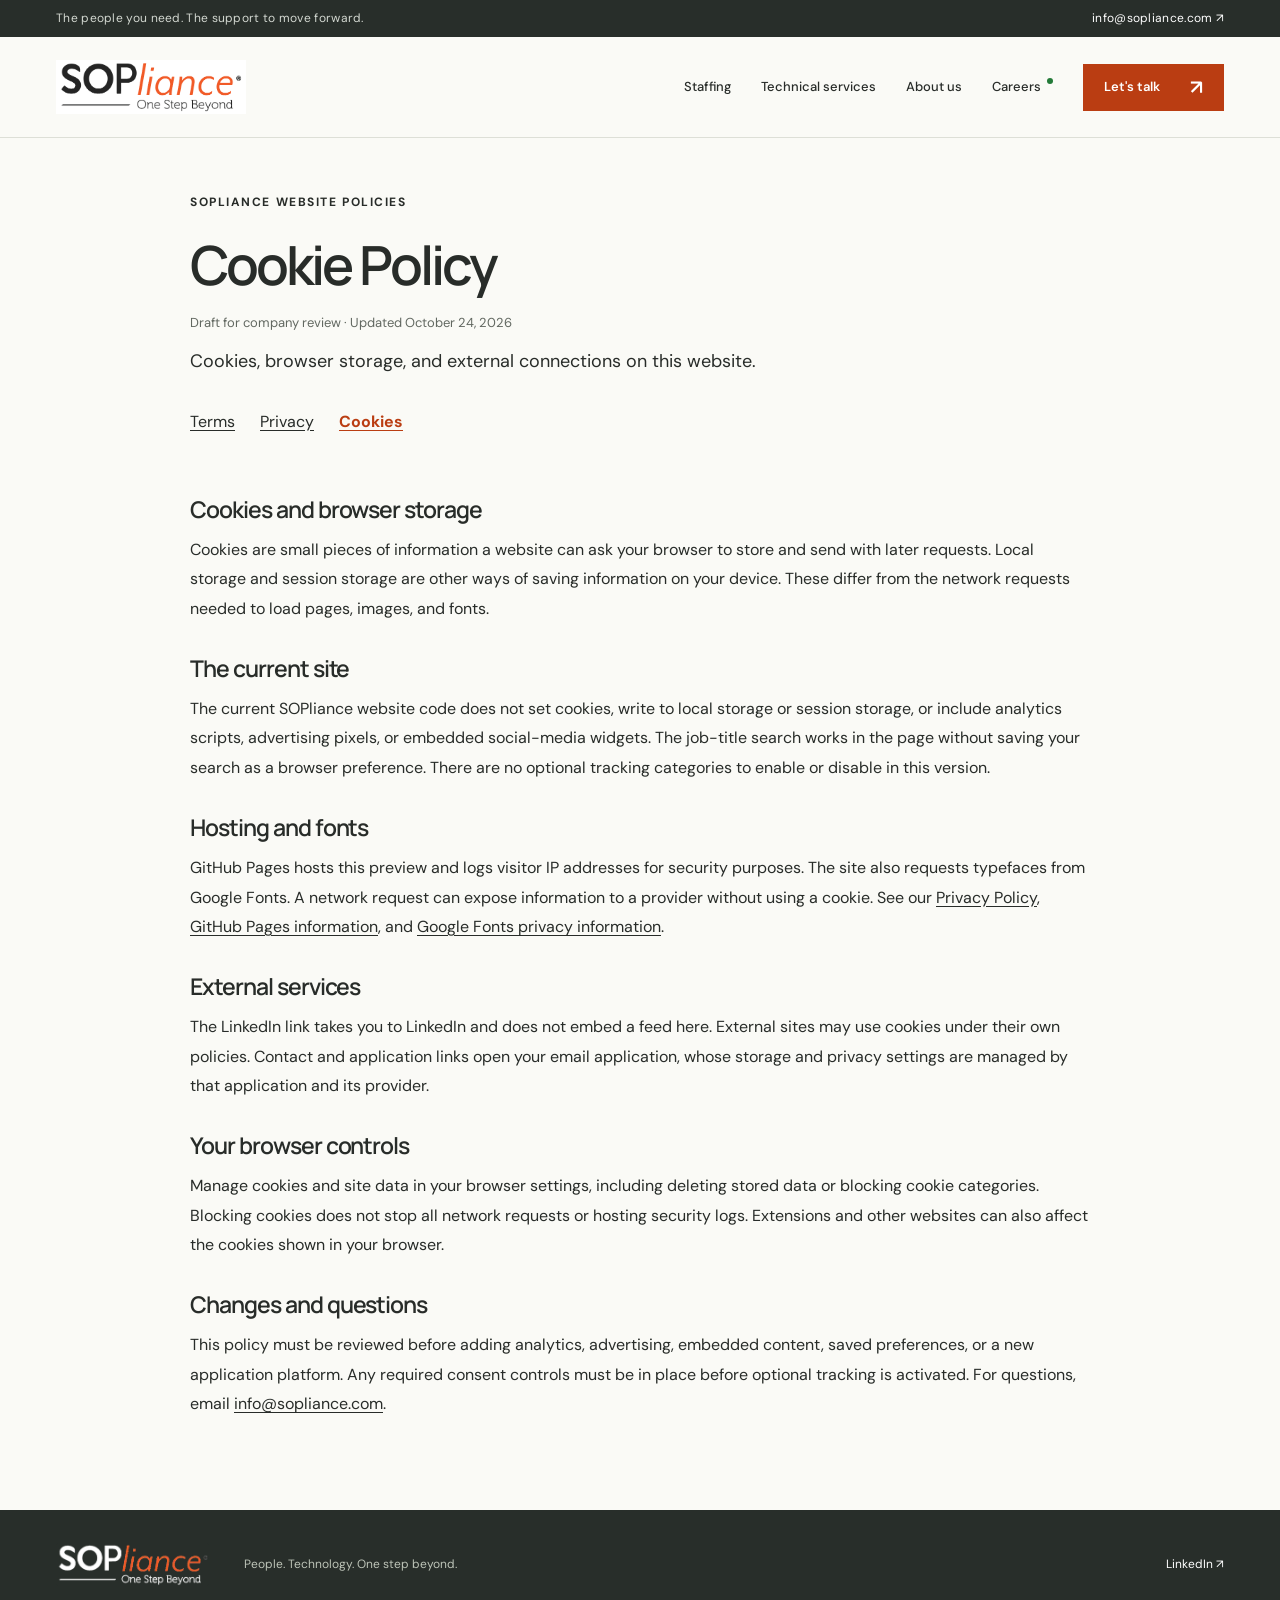
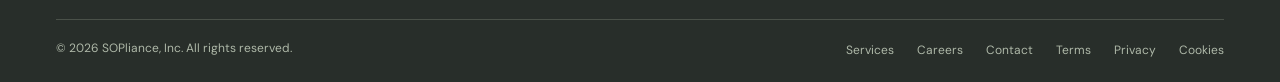
==== cookies.html @ cc3c4f43 "Add website terms privacy and cookie policy drafts" ====
<!doctype html>
<html lang="en"><head><meta charset="utf-8"><meta name="viewport" content="width=device-width, initial-scale=1"><meta name="robots" content="noindex, nofollow"><meta name="description" content="Cookies, browser storage, and external connections on this website."><title>Cookie Policy | SOPliance</title><link rel="stylesheet" href="styles.css"><script src="site.js" defer></script><link rel="icon" type="image/png" href="assets/favicon.png?v=3"></head><body><a class="skip" href="#main">Skip to content</a><div class="topline"><div class="wrap">The people you need. The support to move forward.<a href="mailto:info@sopliance.com">info@sopliance.com ↗</a></div></div><header class="header"><div class="wrap nav"><a class="brand" href="index.html" aria-label="SOPliance home"><img src="assets/logo-header.png" width="214" height="60" alt="SOPliance — One Step Beyond"></a><button class="menu-toggle" aria-expanded="false" aria-controls="navigation">Menu ☰</button><nav id="navigation" aria-label="Main navigation"><a href="index.html#staffing">Staffing</a><a href="index.html#services">Technical services</a><a href="index.html#about">About us</a><a href="joinus.html">Careers <span class="nav-dot" aria-hidden="true"></span></a><a class="button small" href="mailto:info@sopliance.com">Let's talk <span aria-hidden="true">↗</span></a></nav></div></header>
<main id="main" class="wrap policy"><p class="eyebrow">SOPLIANCE WEBSITE POLICIES</p><h1>Cookie Policy</h1><p class="policy-date">Draft for company review · Updated October 24, 2026</p><p class="policy-intro">Cookies, browser storage, and external connections on this website.</p><nav class="policy-nav" aria-label="Policies"><a href="terms.html">Terms</a><a href="privacy.html">Privacy</a><a href="cookies.html" aria-current="page">Cookies</a></nav><section><h2>Cookies and browser storage</h2><p>Cookies are small pieces of information a website can ask your browser to store and send with later requests. Local storage and session storage are other ways of saving information on your device. These differ from the network requests needed to load pages, images, and fonts.</p></section><section><h2>The current site</h2><p>The current SOPliance website code does not set cookies, write to local storage or session storage, or include analytics scripts, advertising pixels, or embedded social-media widgets. The job-title search works in the page without saving your search as a browser preference. There are no optional tracking categories to enable or disable in this version.</p></section><section><h2>Hosting and fonts</h2><p>GitHub Pages hosts this preview and logs visitor IP addresses for security purposes. The site also requests typefaces from Google Fonts. A network request can expose information to a provider without using a cookie. See our <a href="privacy.html">Privacy Policy</a>, <a href="https://docs.github.com/en/pages/getting-started-with-github-pages/what-is-github-pages">GitHub Pages information</a>, and <a href="https://fonts.googleblog.com/2022/11/your-privacy-and-google-fonts.html">Google Fonts privacy information</a>.</p></section><section><h2>External services</h2><p>The LinkedIn link takes you to LinkedIn and does not embed a feed here. External sites may use cookies under their own policies. Contact and application links open your email application, whose storage and privacy settings are managed by that application and its provider.</p></section><section><h2>Your browser controls</h2><p>Manage cookies and site data in your browser settings, including deleting stored data or blocking cookie categories. Blocking cookies does not stop all network requests or hosting security logs. Extensions and other websites can also affect the cookies shown in your browser.</p></section><section><h2>Changes and questions</h2><p>This policy must be reviewed before adding analytics, advertising, embedded content, saved preferences, or a new application platform. Any required consent controls must be in place before optional tracking is activated. For questions, email <a href="mailto:info@sopliance.com?subject=Cookie%20policy%20question">info@sopliance.com</a>.</p></section></main><footer><div class="wrap footer-top"><a class="brand" href="index.html"><img src="assets/logo.webp" width="171" height="48" alt="SOPliance — One Step Beyond"></a><p>People. Technology. One step beyond.</p><a href="https://www.linkedin.com/company/sopliance-inc" target="_blank" rel="noopener noreferrer">LinkedIn ↗</a></div><div class="wrap footer-bottom"><span>© <span data-year>2026</span> SOPliance, Inc. All rights reserved.</span><div><a href="index.html#services">Services</a><a href="joinus.html">Careers</a><a href="mailto:info@sopliance.com">Contact</a><a href="terms.html">Terms</a><a href="privacy.html">Privacy</a><a href="cookies.html">Cookies</a></div></div></footer></body></html>
---- styles.css ----
@import url('https://fonts.googleapis.com/css2?family=DM+Sans:wght@400;500;600;700&family=Manrope:wght@400;500;600;700;800&display=swap');
:root{--ink:#282c29;--muted:#626861;--paper:#fafaf6;--orange:#ba3d12;--green:#237a38;--brand-orange:#ed5924;--brand-green:#2dae4c;--line:#dddfd7;--dark:#282e2a}*{box-sizing:border-box}html{scroll-behavior:smooth;scroll-padding-top:80px}body{margin:0;background:var(--paper);color:var(--ink);font:16px/1.6 'DM Sans',sans-serif}a{color:inherit;text-decoration:none}button,input{font:inherit}a:focus-visible,button:focus-visible,input:focus-visible{outline:3px solid #282c29;outline-offset:3px;box-shadow:0 0 0 3px #fff}h1,h2,h3,p{margin-top:0}h1,h2,h3{font-family:Manrope,sans-serif;letter-spacing:-.045em}h2{font-size:clamp(30px,3vw,42px);line-height:1.23;font-weight:600}h3{font-size:21px;line-height:1.4}em{font-style:normal;color:var(--orange)}.wrap{width:min(1280px,calc(100% - 112px));margin-inline:auto}.topline{background:var(--dark);color:#d3d8d1;font-size:12px;letter-spacing:.025em}.topline .wrap{display:flex;justify-content:space-between;padding-block:9px}.topline a{color:#fff}.header{background:var(--paper);border-bottom:1px solid var(--line)}.nav{display:flex;align-items:center;justify-content:space-between;min-height:100px}.brand{display:flex;align-items:center;background:var(--dark);padding:8px 12px;border-radius:2px}.brand img{object-fit:contain;width:153px;height:43px}.nav nav{display:flex;align-items:center;gap:30px;font-size:13px;font-weight:500}.nav nav>a:not(.button):hover{color:var(--orange)}.nav-dot{display:inline-block;width:6px;height:6px;border-radius:50%;background:var(--green);margin:0 0 7px 3px}.button{display:inline-flex;align-items:center;justify-content:space-between;gap:30px;background:var(--orange);color:white;padding:16px 23px;font-size:13px;font-weight:600;border:1px solid var(--orange);transition:background .2s,transform .2s}.button:hover{background:#cf4616;transform:translateY(-2px)}.button span,.text-link span{font-size:20px;line-height:1}.button.small{padding:12px 20px}.menu-toggle{display:none}.hero{display:grid;grid-template-columns:1.12fr 1fr;gap:35px;padding-top:66px;padding-bottom:74px;align-items:center}.eyebrow{font-size:12px;letter-spacing:.13em;font-weight:700;margin-bottom:23px;display:flex;align-items:center;gap:10px}.green-line{height:2px;width:25px;background:var(--green)}h1{font-size:clamp(42px,4.4vw,66px);line-height:1.11;font-weight:600;margin-bottom:27px;letter-spacing:-.055em}.intro{max-width:510px;font-size:15px;line-height:1.8;color:var(--muted);margin-bottom:30px}.actions{display:flex;align-items:center;gap:25px}.text-link{display:inline-flex;gap:20px;align-items:center;font-size:12px;font-weight:600;border-bottom:1px solid var(--ink);padding:8px 0}.hero-foot{border-top:1px solid var(--line);margin-top:37px;padding-top:19px;display:flex;align-items:center;gap:9px;font-size:12px;color:var(--muted)}.signal{width:7px;height:7px;border-radius:50%;background:var(--green);display:inline-block;flex-shrink:0}.hero-visual{position:relative;min-height:510px;background:var(--dark)}.hero-visual>img{position:absolute;width:100%;height:100%;object-fit:cover;object-position:60% center;filter:saturate(.85)}.visual-shade{position:absolute;inset:0;background:linear-gradient(180deg,rgba(13,26,20,.15) 20%,rgba(13,26,20,.85) 100%)}.visual-label{position:absolute;top:25px;left:25px;display:flex;align-items:center;gap:8px;font-size:12px;letter-spacing:.12em;color:white}.visual-caption{position:absolute;bottom:62px;left:30px;display:flex;gap:16px;color:white}.visual-caption>span{font-size:12px;padding-top:6px;color:#b9c5bc}.visual-caption p{font-size:24px;line-height:1.35;letter-spacing:-.02em}.floating-note{position:absolute;right:28px;bottom:-23px;background:white;box-shadow:0 9px 24px #26302612;display:flex;gap:15px;align-items:center;padding:20px 24px}.note-icon{font-size:30px;color:var(--green)}.floating-note strong{display:block;font-size:12px}.floating-note div>span{font-size:12px;color:var(--muted)}.corner{position:absolute;width:40px;height:40px}.corner.orange{background:var(--brand-orange);bottom:0;left:0}.corner.green{background:var(--brand-green);bottom:40px;left:-17px;width:17px;height:25px}.service-strip{border-top:1px solid var(--line);border-bottom:1px solid var(--line);background:#f1f2ec}.service-strip .wrap{display:grid;grid-template-columns:1.2fr 1fr 1fr 1fr;align-items:center}.service-strip span{font-size:12px;color:var(--muted)}.service-strip a{font-size:12px;padding:22px 24px;border-left:1px solid var(--line);display:flex;justify-content:space-between;gap:10px}.service-strip b{font-weight:400;color:var(--orange)}.section{padding-block:87px 95px}.section-head{display:flex;justify-content:space-between;gap:40px;margin-bottom:38px}.section-head .eyebrow{color:var(--muted);margin-bottom:16px}.section-head h2{margin-bottom:0}.section-head>p{max-width:310px;color:var(--muted);font-size:13px;padding-top:38px}.service-grid{display:grid;grid-template-columns:repeat(4,1fr);border:1px solid var(--line)}.service-card{padding:26px 24px;display:flex;flex-direction:column;scroll-margin-top:20px}.service-card+.service-card{border-left:1px solid var(--line)}.card-top{display:flex;align-items:center;justify-content:space-between;margin-bottom:27px;color:var(--muted);font-size:12px}.service-icon{color:var(--orange);font-size:32px;line-height:1}.service-card h3{font-size:19px;letter-spacing:-.035em;margin-bottom:14px}.service-card p{font-size:12px;color:var(--muted);line-height:1.8}.service-card ul{list-style:none;padding:0;margin:8px 0 25px;font-size:12px;line-height:2.2}.service-card li:before{content:'+';color:var(--green);margin-right:9px}.service-card>a{margin-top:auto;font-size:12px;font-weight:600;border-top:1px solid var(--line);padding-top:17px;display:flex;justify-content:space-between;gap:10px}.service-card>a span{color:var(--orange)}.service-card:hover{background:#f1f2eb}.about{background:var(--dark);color:var(--paper);padding-block:76px}.about-grid{display:grid;grid-template-columns:1fr .8fr;gap:110px}.about .eyebrow{color:#a5b8a5}.about h2{font-size:38px}.about h2 em{color:#8ac990}.about-intro{font-size:13px;color:#c1c9bf;max-width:495px;line-height:1.9}.light{color:var(--paper);border-color:#778373;margin-top:12px}.steps article{display:flex;gap:24px;border-bottom:1px solid #4a5149;padding:20px 0}.steps article:first-child{padding-top:3px}.steps article>span{font-size:12px;color:#91c793;padding-top:4px}.steps h3{font-size:19px;margin-bottom:7px}.steps p{font-size:12px;color:#bdc7ba;margin-bottom:0}.career-band{padding-block:68px;display:flex;align-items:center;gap:35px}.career-mark{font-size:76px;color:var(--orange);background:transparent;width:130px;height:150px;display:grid;place-items:center;flex-shrink:0}.career-band .eyebrow{color:var(--muted);margin-bottom:12px}.career-band h2{font-size:32px;margin-bottom:12px}.career-band p:not(.eyebrow){font-size:13px;color:var(--muted);margin:0}.outline{margin-left:auto;background:transparent;border-color:var(--ink);color:var(--ink)}.outline:hover{background:var(--dark);color:#fff}.contact{padding:58px 55px;background:#eeeae1;display:flex;justify-content:space-between;align-items:center;gap:30px;margin-bottom:77px;border-left:4px solid var(--orange)}.contact .eyebrow{margin-bottom:14px;color:var(--muted)}.contact h2{font-size:40px;margin-bottom:20px}.contact p:not(.eyebrow){font-size:13px;color:var(--muted);margin:0}.contact-actions{display:flex;flex-direction:column;align-items:center;gap:14px}.email{font-size:12px;text-decoration:underline;text-underline-offset:4px}footer{background:var(--dark);color:white}.footer-top{display:flex;align-items:center;gap:35px;padding-block:33px}.footer-top .brand{padding:0}.footer-top p{font-size:12px;color:#bdc4b8;margin:0}.footer-top>a:last-child{margin-left:auto;font-size:12px}.footer-bottom{border-top:1px solid #4a5149;padding-block:19px;display:flex;justify-content:space-between;color:#aeb8a8;font-size:12px}.footer-bottom div{display:flex;gap:23px}.skip{position:absolute;left:10px;top:-100px;padding:12px;background:white;z-index:10}.skip:focus{top:10px}.careers-hero{padding-block:65px 55px;display:grid;grid-template-columns:1.3fr .7fr;gap:80px;align-items:center}.careers-hero h1{font-size:60px}.careers-hero p:not(.eyebrow){color:var(--muted);font-size:15px;max-width:620px}.career-aside{border-left:2px solid var(--green);padding:24px;background:#edf0e7}.career-aside strong{font-family:Manrope,sans-serif;font-size:25px;letter-spacing:-.03em}.career-aside p{margin:10px 0 0;font-size:12px!important}.jobs-section{padding-block:45px 70px;border-top:1px solid var(--line)}.jobs-heading{display:flex;justify-content:space-between;align-items:center;gap:20px}.jobs-heading h2{font-size:32px;margin-bottom:8px}.jobs-count{font-size:12px;color:var(--muted)}.job-search{display:block;margin-block:25px;font-size:12px;font-weight:600}.job-search input{display:block;margin-top:9px;padding:15px 18px;border:1px solid #7a8175;background:white;width:100%;color:var(--ink)}.job-row{display:flex;align-items:center;justify-content:space-between;gap:20px;border-bottom:1px solid var(--line);padding:25px 0}.job-row h3{margin:0 0 5px;font-size:21px}.job-row p{margin:0;font-size:12px;color:var(--muted)}.job-row>div:last-child{display:flex;align-items:center;gap:24px}.job-row a{font-size:12px;font-weight:600}.job-row .apply-link{color:#be4215}.empty-state{padding:50px 35px;background:#eef1e8;border-left:3px solid var(--green)}.empty-state h3{font-size:25px;margin-bottom:12px}.empty-state p{max-width:650px;font-size:14px;color:var(--muted)}.empty-state a{text-decoration:underline;text-underline-offset:4px}.job-help{font-size:12px;color:var(--muted);margin-top:25px}.status-message{font-size:14px;color:var(--muted)}[hidden]{display:none!important}
@media(min-width:1550px){.hero{gap:65px}.hero-visual{min-height:550px}}
@media(max-width:1100px){.wrap{width:calc(100% - 64px)}.nav nav{gap:18px}.hero{gap:25px}.hero-visual{min-height:470px}h1{font-size:48px}.actions{gap:15px;flex-wrap:wrap}.service-grid{grid-template-columns:repeat(2,1fr)}.service-card:nth-child(3){border-left:0}.service-card:nth-child(n+3){border-top:1px solid var(--line)}.service-card p{max-width:330px}.about-grid{gap:55px}.service-strip a{padding-inline:14px}.service-strip .wrap{grid-template-columns:1fr 1fr 1fr}.service-strip .wrap>span{display:none}.careers-hero{gap:35px}.careers-hero h1{font-size:50px}}
@media(max-width:900px){html{scroll-padding-top:20px}.wrap{width:calc(100% - 40px)}.topline .wrap{justify-content:center;font-size:12px}.topline .wrap>a{display:none}.nav{min-height:82px;flex-wrap:wrap}.brand img{width:130px;height:37px}.menu-toggle{display:block;border:1px solid var(--line);background:none;padding:7px 12px;font-size:12px}.nav nav{display:none;width:100%;flex-direction:column;align-items:stretch;padding-block:20px;gap:0}.nav nav.is-open{display:flex}.nav nav>a{padding:13px 0}.nav nav>.button{padding:13px 18px}.hero{grid-template-columns:1fr;padding-top:35px;padding-bottom:55px;gap:36px}.hero .eyebrow{font-size:12px}.hero h1{font-size:clamp(38px,8.7vw,62px)}.intro{font-size:14px}.hero-foot{margin-top:25px}.hero-visual{min-height:400px}.floating-note{right:18px;padding:15px 20px}.service-strip .wrap{display:flex;flex-direction:column;align-items:stretch}.service-strip a{border-left:0;border-bottom:1px solid var(--line);padding:14px 0}.service-strip a:last-child{border-bottom:0}.section{padding-block:55px}.section-head{flex-direction:column;gap:17px;margin-bottom:25px}.section-head h2{font-size:29px}.section-head>p{padding:0;margin:0;max-width:450px}.service-grid{grid-template-columns:1fr}.service-card+.service-card{border-left:0;border-top:1px solid var(--line)}.service-card{padding:25px}.card-top{margin-bottom:20px}.service-card p{max-width:none}.about{padding-block:50px}.about-grid{grid-template-columns:1fr;gap:35px}.about h2{font-size:31px}.career-band{flex-wrap:wrap;gap:20px;padding-block:45px}.career-mark{width:65px;height:85px;font-size:48px}.career-band>div:nth-child(2){flex:1}.career-band h2{font-size:26px}.career-band .eyebrow{font-size:12px}.career-band .outline{margin-left:85px}.contact{padding:30px 24px;flex-direction:column;align-items:flex-start;margin-bottom:45px}.contact h2{font-size:32px}.contact-actions{align-items:flex-start}.footer-top{flex-wrap:wrap;gap:20px}.footer-top p{order:3;width:100%}.footer-bottom{gap:20px;flex-direction:column}.careers-hero{grid-template-columns:1fr;gap:20px;padding-block:40px}.careers-hero h1{font-size:43px}.career-aside{padding:20px}.career-aside strong{font-size:21px}.jobs-heading{align-items:flex-start;flex-direction:column;gap:8px}.job-row{align-items:flex-start;flex-direction:column;gap:12px}.job-row>div:last-child{gap:28px}.empty-state{padding:30px 23px}.empty-state h3{font-size:23px}}
@media(prefers-reduced-motion:reduce){html{scroll-behavior:auto}*{transition:none!important}}


/* Solid surfaces keep image text readable regardless of the photograph. */
.visual-label{background:var(--dark);padding:8px 10px;right:25px;width:fit-content;max-width:calc(100% - 50px)}
.visual-caption{background:var(--dark);padding:16px;right:25px;left:25px;width:fit-content;max-width:calc(100% - 50px)}
.visual-caption p{margin:0}.visual-caption>span{color:#c1c9bf}
.menu-toggle{color:var(--ink);border-color:#7a8175;min-height:32px}
.job-search input::placeholder{color:var(--muted);opacity:1}
.footer-bottom a,.footer-top>a:last-child,.email{display:inline-flex;align-items:center;min-height:24px}
@media(forced-colors:active){a:focus-visible,button:focus-visible,input:focus-visible{outline:3px solid Highlight;box-shadow:none}.button{border:1px solid ButtonText}}

/* The supplied dark wordmark sits directly on the light header. */
.header .brand{background:transparent;padding:0}
.header .brand img{width:190px;height:auto}
@media(max-width:900px){.header .brand img{width:160px;height:auto}}

.direct-contact{text-align:center}.direct-contact h3{font-family:inherit;font-size:13px;font-weight:600;letter-spacing:normal;margin:0 0 3px;line-height:1.5}
@media(max-width:900px){.direct-contact{text-align:left}}

.policy{max-width:900px;padding-block:55px 75px}.policy h1{font-size:clamp(36px,5vw,54px);margin-bottom:18px}.policy-date{font-size:13px;color:var(--muted)}.policy-intro{font-size:18px}.policy-nav{display:flex;flex-wrap:wrap;gap:25px;padding-block:15px 30px}.policy a{text-decoration:underline;text-underline-offset:3px}.policy-nav [aria-current="page"]{font-weight:700;color:var(--orange)}.policy section{margin-top:30px}.policy h2{font-size:23px;margin-bottom:12px}.policy section p{font-size:16px;line-height:1.85;color:var(--ink)}.footer-bottom{gap:20px;flex-wrap:wrap}.footer-bottom div{flex-wrap:wrap;gap:12px 23px}
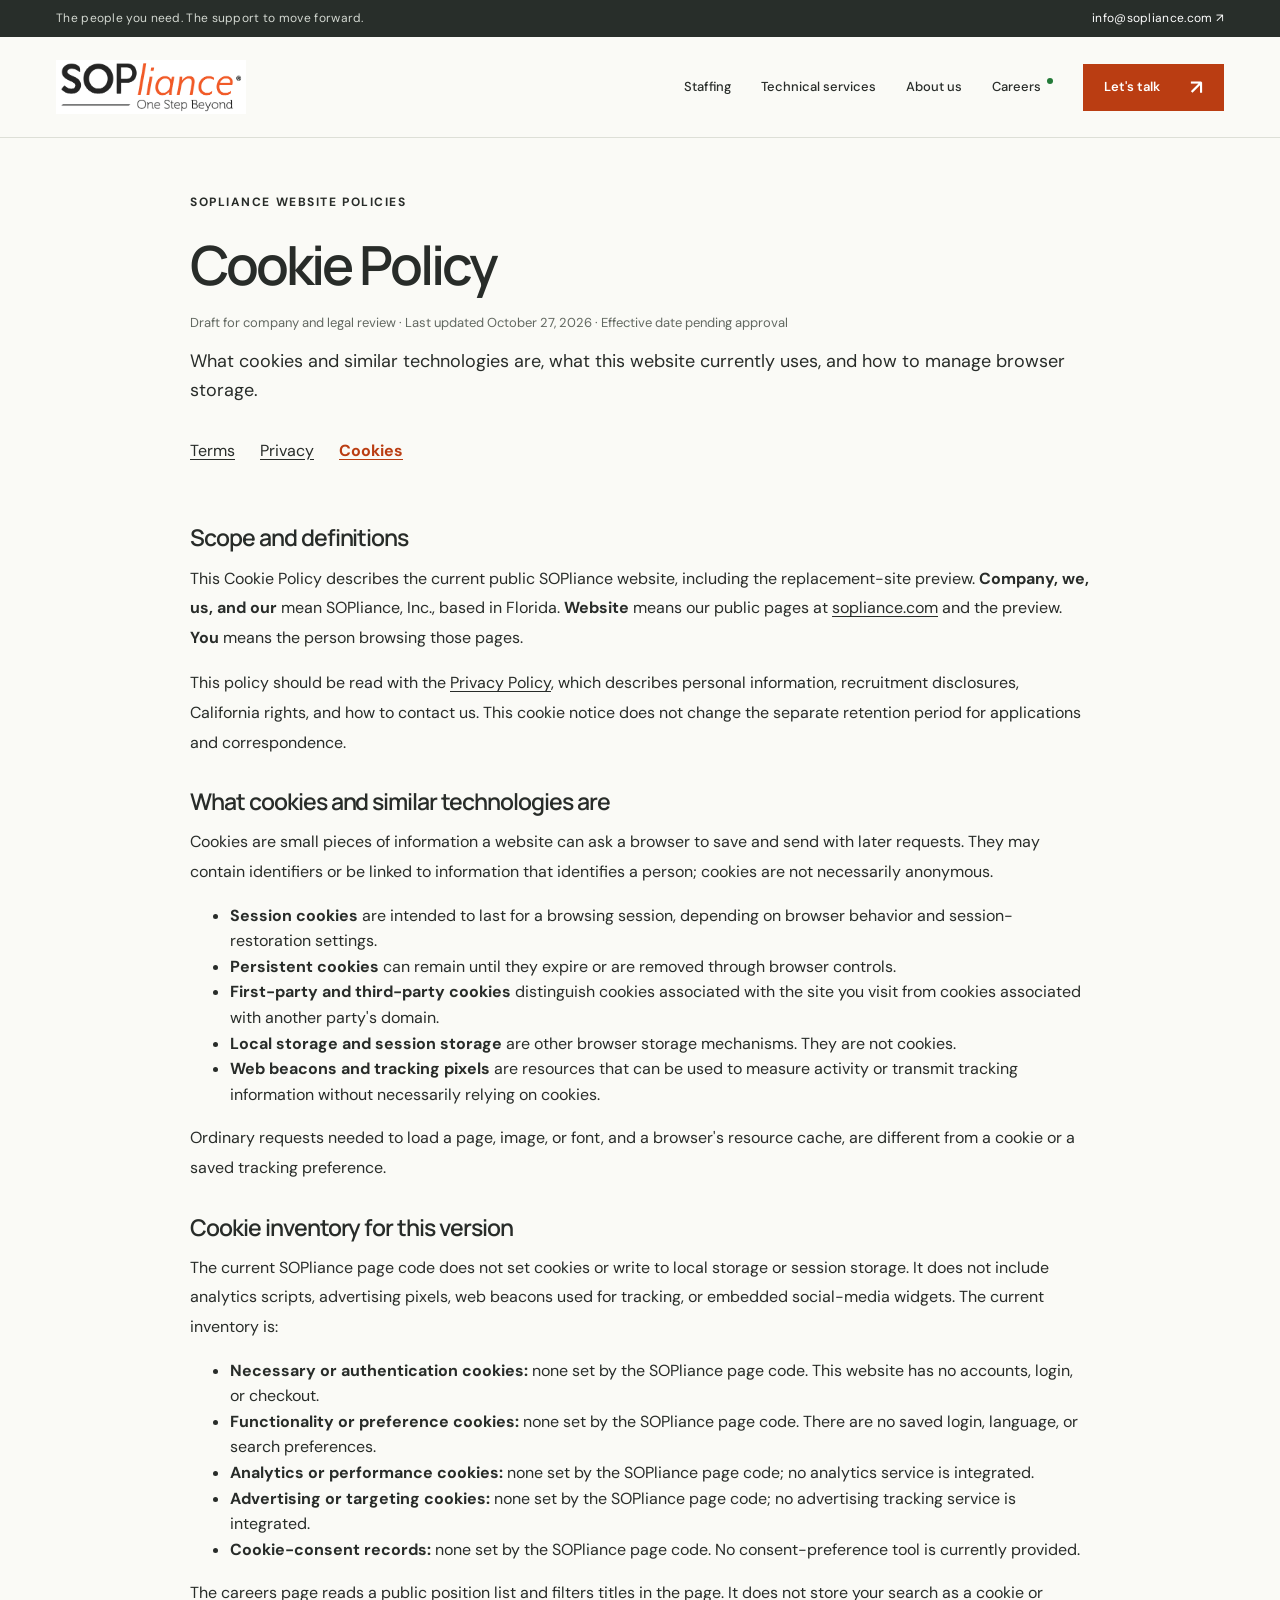
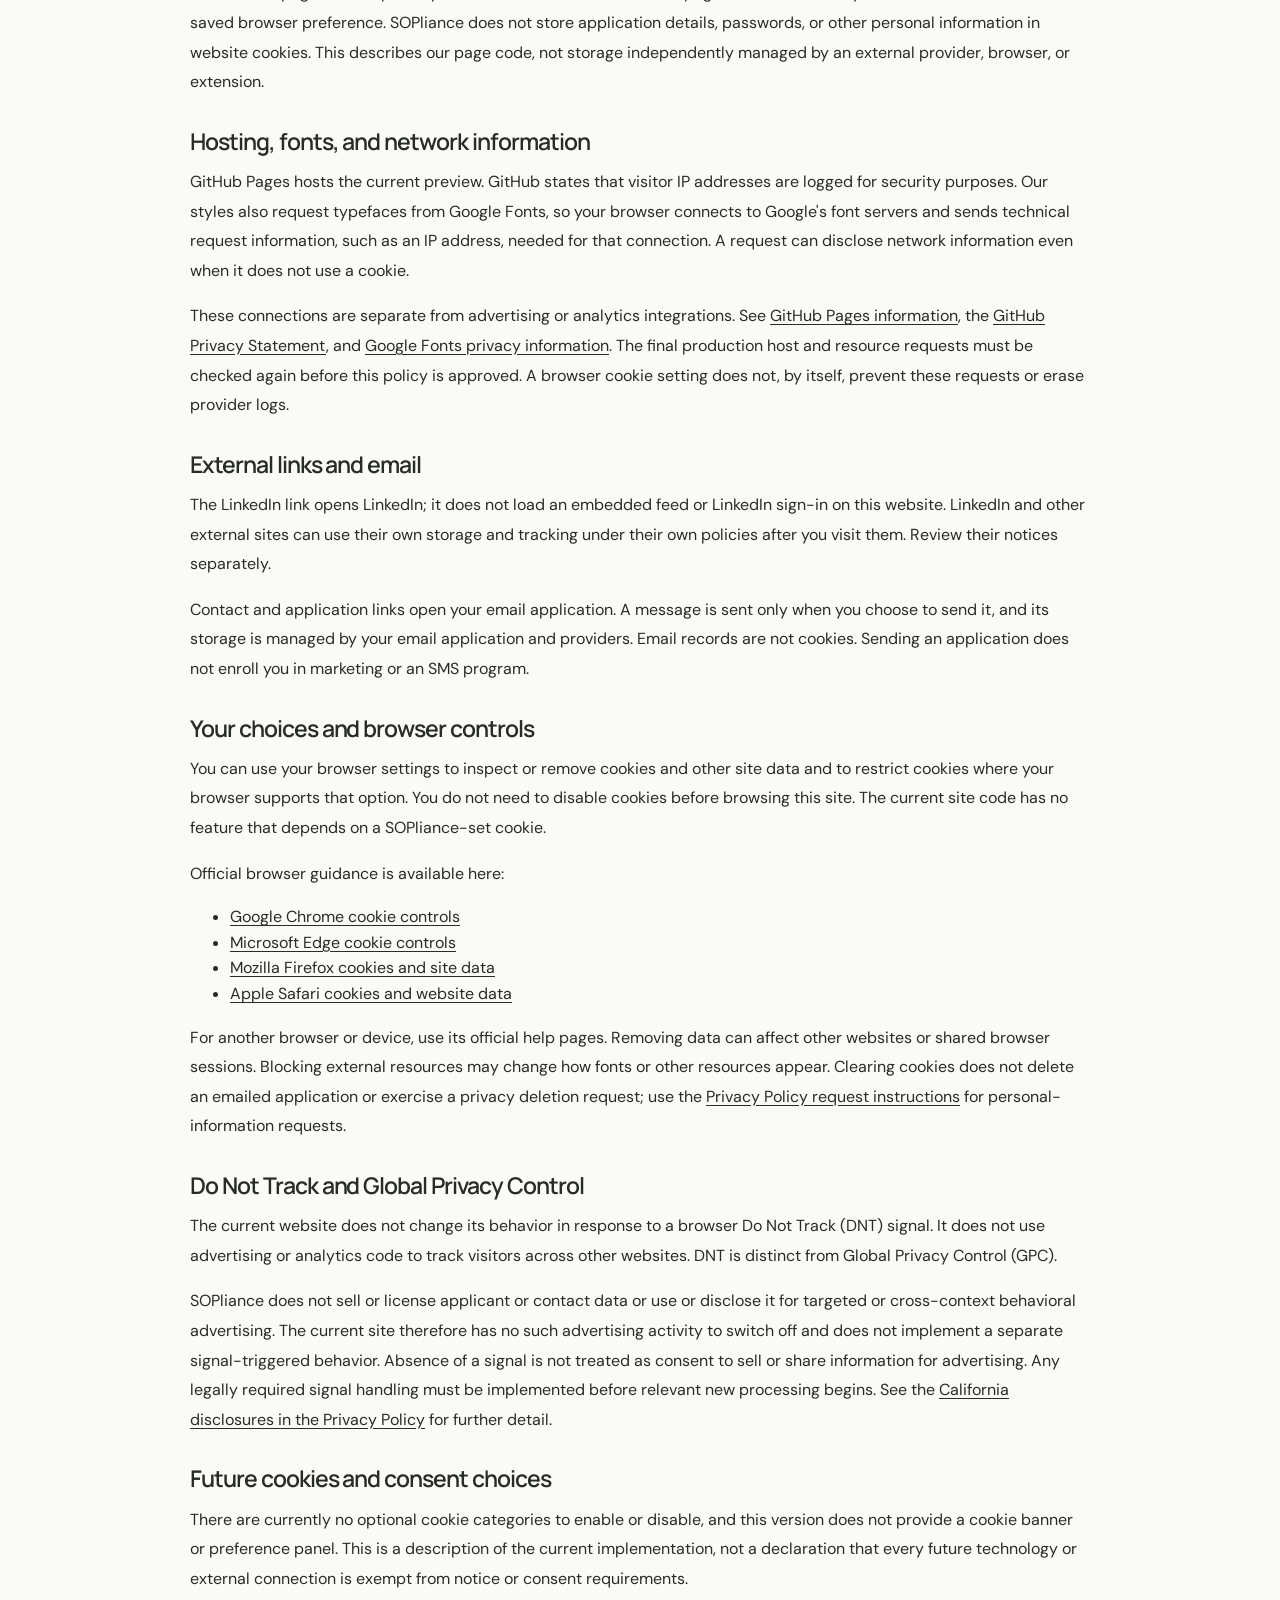
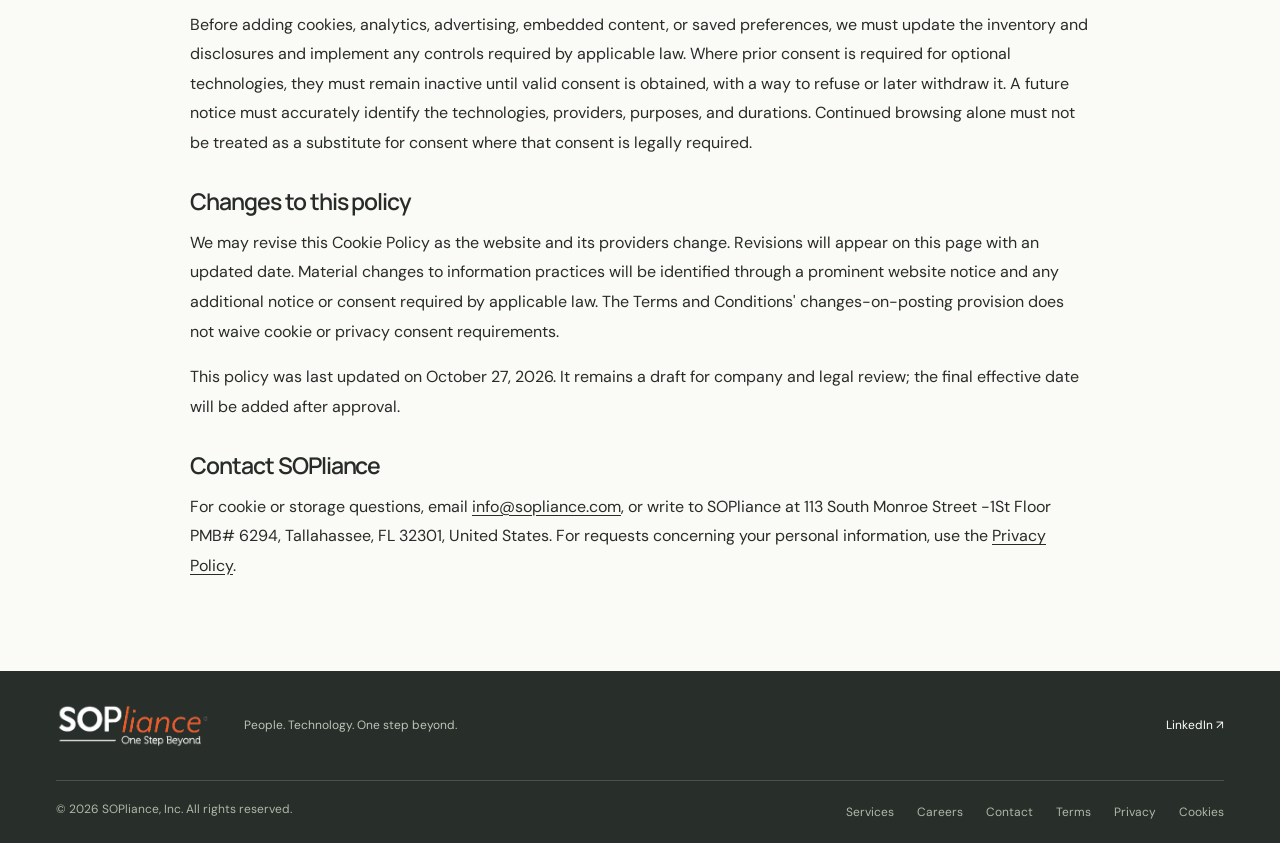
==== commit 33f02d00: "Expand cookie policy from supplied example using current site inventory" ====
--- a/cookies.html
+++ b/cookies.html
@@ -1,3 +1,3 @@
 <!doctype html>
-<html lang="en"><head><meta charset="utf-8"><meta name="viewport" content="width=device-width, initial-scale=1"><meta name="robots" content="noindex, nofollow"><meta name="description" content="Cookies, browser storage, and external connections on this website."><title>Cookie Policy | SOPliance</title><link rel="stylesheet" href="styles.css"><script src="site.js" defer></script><link rel="icon" type="image/png" href="assets/favicon.png?v=3"></head><body><a class="skip" href="#main">Skip to content</a><div class="topline"><div class="wrap">The people you need. The support to move forward.<a href="mailto:info@sopliance.com">info@sopliance.com ↗</a></div></div><header class="header"><div class="wrap nav"><a class="brand" href="index.html" aria-label="SOPliance home"><img src="assets/logo-header.png" width="214" height="60" alt="SOPliance — One Step Beyond"></a><button class="menu-toggle" aria-expanded="false" aria-controls="navigation">Menu ☰</button><nav id="navigation" aria-label="Main navigation"><a href="index.html#staffing">Staffing</a><a href="index.html#services">Technical services</a><a href="index.html#about">About us</a><a href="joinus.html">Careers <span class="nav-dot" aria-hidden="true"></span></a><a class="button small" href="mailto:info@sopliance.com">Let's talk <span aria-hidden="true">↗</span></a></nav></div></header>
-<main id="main" class="wrap policy"><p class="eyebrow">SOPLIANCE WEBSITE POLICIES</p><h1>Cookie Policy</h1><p class="policy-date">Draft for company review · Updated October 24, 2026</p><p class="policy-intro">Cookies, browser storage, and external connections on this website.</p><nav class="policy-nav" aria-label="Policies"><a href="terms.html">Terms</a><a href="privacy.html">Privacy</a><a href="cookies.html" aria-current="page">Cookies</a></nav><section><h2>Cookies and browser storage</h2><p>Cookies are small pieces of information a website can ask your browser to store and send with later requests. Local storage and session storage are other ways of saving information on your device. These differ from the network requests needed to load pages, images, and fonts.</p></section><section><h2>The current site</h2><p>The current SOPliance website code does not set cookies, write to local storage or session storage, or include analytics scripts, advertising pixels, or embedded social-media widgets. The job-title search works in the page without saving your search as a browser preference. There are no optional tracking categories to enable or disable in this version.</p></section><section><h2>Hosting and fonts</h2><p>GitHub Pages hosts this preview and logs visitor IP addresses for security purposes. The site also requests typefaces from Google Fonts. A network request can expose information to a provider without using a cookie. See our <a href="privacy.html">Privacy Policy</a>, <a href="https://docs.github.com/en/pages/getting-started-with-github-pages/what-is-github-pages">GitHub Pages information</a>, and <a href="https://fonts.googleblog.com/2022/11/your-privacy-and-google-fonts.html">Google Fonts privacy information</a>.</p></section><section><h2>External services</h2><p>The LinkedIn link takes you to LinkedIn and does not embed a feed here. External sites may use cookies under their own policies. Contact and application links open your email application, whose storage and privacy settings are managed by that application and its provider.</p></section><section><h2>Your browser controls</h2><p>Manage cookies and site data in your browser settings, including deleting stored data or blocking cookie categories. Blocking cookies does not stop all network requests or hosting security logs. Extensions and other websites can also affect the cookies shown in your browser.</p></section><section><h2>Changes and questions</h2><p>This policy must be reviewed before adding analytics, advertising, embedded content, saved preferences, or a new application platform. Any required consent controls must be in place before optional tracking is activated. For questions, email <a href="mailto:info@sopliance.com?subject=Cookie%20policy%20question">info@sopliance.com</a>.</p></section></main><footer><div class="wrap footer-top"><a class="brand" href="index.html"><img src="assets/logo.webp" width="171" height="48" alt="SOPliance — One Step Beyond"></a><p>People. Technology. One step beyond.</p><a href="https://www.linkedin.com/company/sopliance-inc" target="_blank" rel="noopener noreferrer">LinkedIn ↗</a></div><div class="wrap footer-bottom"><span>© <span data-year>2026</span> SOPliance, Inc. All rights reserved.</span><div><a href="index.html#services">Services</a><a href="joinus.html">Careers</a><a href="mailto:info@sopliance.com">Contact</a><a href="terms.html">Terms</a><a href="privacy.html">Privacy</a><a href="cookies.html">Cookies</a></div></div></footer></body></html>
+<html lang="en"><head><meta charset="utf-8"><meta name="viewport" content="width=device-width, initial-scale=1"><meta name="robots" content="noindex, nofollow"><meta name="description" content="SOPliance cookie and browser-storage policy, current technology inventory, external connections, and browser privacy controls."><title>Cookie Policy | SOPliance</title><link rel="stylesheet" href="styles.css"><script src="site.js" defer></script><link rel="icon" type="image/png" href="assets/favicon.png?v=3"></head><body><a class="skip" href="#main">Skip to content</a><div class="topline"><div class="wrap">The people you need. The support to move forward.<a href="mailto:info@sopliance.com">info@sopliance.com ↗</a></div></div><header class="header"><div class="wrap nav"><a class="brand" href="index.html" aria-label="SOPliance home"><img src="assets/logo-header.png" width="214" height="60" alt="SOPliance — One Step Beyond"></a><button class="menu-toggle" aria-expanded="false" aria-controls="navigation">Menu ☰</button><nav id="navigation" aria-label="Main navigation"><a href="index.html#staffing">Staffing</a><a href="index.html#services">Technical services</a><a href="index.html#about">About us</a><a href="joinus.html">Careers <span class="nav-dot" aria-hidden="true"></span></a><a class="button small" href="mailto:info@sopliance.com">Let's talk <span aria-hidden="true">↗</span></a></nav></div></header>
+<main id="main" class="wrap policy"><p class="eyebrow">SOPLIANCE WEBSITE POLICIES</p><h1>Cookie Policy</h1><p class="policy-date">Draft for company and legal review · Last updated October 27, 2026 · Effective date pending approval</p><p class="policy-intro">What cookies and similar technologies are, what this website currently uses, and how to manage browser storage.</p><nav class="policy-nav" aria-label="Policies"><a href="terms.html">Terms</a><a href="privacy.html">Privacy</a><a href="cookies.html" aria-current="page">Cookies</a></nav><section id="cookies-section-1"><h2>Scope and definitions</h2><p>This Cookie Policy describes the current public SOPliance website, including the replacement-site preview. <strong>Company, we, us, and our</strong> mean SOPliance, Inc., based in Florida. <strong>Website</strong> means our public pages at <a href="https://sopliance.com/">sopliance.com</a> and the preview. <strong>You</strong> means the person browsing those pages.</p><p>This policy should be read with the <a href="privacy.html">Privacy Policy</a>, which describes personal information, recruitment disclosures, California rights, and how to contact us. This cookie notice does not change the separate retention period for applications and correspondence.</p></section><section id="cookies-section-2"><h2>What cookies and similar technologies are</h2><p>Cookies are small pieces of information a website can ask a browser to save and send with later requests. They may contain identifiers or be linked to information that identifies a person; cookies are not necessarily anonymous.</p><ul><li><strong>Session cookies</strong> are intended to last for a browsing session, depending on browser behavior and session-restoration settings.</li><li><strong>Persistent cookies</strong> can remain until they expire or are removed through browser controls.</li><li><strong>First-party and third-party cookies</strong> distinguish cookies associated with the site you visit from cookies associated with another party's domain.</li><li><strong>Local storage and session storage</strong> are other browser storage mechanisms. They are not cookies.</li><li><strong>Web beacons and tracking pixels</strong> are resources that can be used to measure activity or transmit tracking information without necessarily relying on cookies.</li></ul><p>Ordinary requests needed to load a page, image, or font, and a browser's resource cache, are different from a cookie or a saved tracking preference.</p></section><section id="cookies-section-3"><h2>Cookie inventory for this version</h2><p>The current SOPliance page code does not set cookies or write to local storage or session storage. It does not include analytics scripts, advertising pixels, web beacons used for tracking, or embedded social-media widgets. The current inventory is:</p><ul><li><strong>Necessary or authentication cookies:</strong> none set by the SOPliance page code. This website has no accounts, login, or checkout.</li><li><strong>Functionality or preference cookies:</strong> none set by the SOPliance page code. There are no saved login, language, or search preferences.</li><li><strong>Analytics or performance cookies:</strong> none set by the SOPliance page code; no analytics service is integrated.</li><li><strong>Advertising or targeting cookies:</strong> none set by the SOPliance page code; no advertising tracking service is integrated.</li><li><strong>Cookie-consent records:</strong> none set by the SOPliance page code. No consent-preference tool is currently provided.</li></ul><p>The careers page reads a public position list and filters titles in the page. It does not store your search as a cookie or saved browser preference. SOPliance does not store application details, passwords, or other personal information in website cookies. This describes our page code, not storage independently managed by an external provider, browser, or extension.</p></section><section id="cookies-section-4"><h2>Hosting, fonts, and network information</h2><p>GitHub Pages hosts the current preview. GitHub states that visitor IP addresses are logged for security purposes. Our styles also request typefaces from Google Fonts, so your browser connects to Google's font servers and sends technical request information, such as an IP address, needed for that connection. A request can disclose network information even when it does not use a cookie.</p><p>These connections are separate from advertising or analytics integrations. See <a href="https://docs.github.com/en/pages/getting-started-with-github-pages/what-is-github-pages">GitHub Pages information</a>, the <a href="https://docs.github.com/en/site-policy/privacy-policies/github-general-privacy-statement">GitHub Privacy Statement</a>, and <a href="https://fonts.googleblog.com/2022/11/your-privacy-and-google-fonts.html">Google Fonts privacy information</a>. The final production host and resource requests must be checked again before this policy is approved. A browser cookie setting does not, by itself, prevent these requests or erase provider logs.</p></section><section id="cookies-section-5"><h2>External links and email</h2><p>The LinkedIn link opens LinkedIn; it does not load an embedded feed or LinkedIn sign-in on this website. LinkedIn and other external sites can use their own storage and tracking under their own policies after you visit them. Review their notices separately.</p><p>Contact and application links open your email application. A message is sent only when you choose to send it, and its storage is managed by your email application and providers. Email records are not cookies. Sending an application does not enroll you in marketing or an SMS program.</p></section><section id="cookies-section-6"><h2>Your choices and browser controls</h2><p>You can use your browser settings to inspect or remove cookies and other site data and to restrict cookies where your browser supports that option. You do not need to disable cookies before browsing this site. The current site code has no feature that depends on a SOPliance-set cookie.</p><p>Official browser guidance is available here:</p><ul><li><a href="https://support.google.com/chrome/answer/95647">Google Chrome cookie controls</a></li><li><a href="https://support.microsoft.com/en-us/edge/manage-cookies-in-microsoft-edge-view-allow-block-delete-and-use">Microsoft Edge cookie controls</a></li><li><a href="https://support.mozilla.org/en-US/kb/clear-cookies-and-site-data-firefox">Mozilla Firefox cookies and site data</a></li><li><a href="https://support.apple.com/guide/safari/manage-cookies-and-website-data-sfri11471/mac">Apple Safari cookies and website data</a></li></ul><p>For another browser or device, use its official help pages. Removing data can affect other websites or shared browser sessions. Blocking external resources may change how fonts or other resources appear. Clearing cookies does not delete an emailed application or exercise a privacy deletion request; use the <a href="privacy.html#california-requests">Privacy Policy request instructions</a> for personal-information requests.</p></section><section id="cookies-section-7"><h2>Do Not Track and Global Privacy Control</h2><p>The current website does not change its behavior in response to a browser Do Not Track (DNT) signal. It does not use advertising or analytics code to track visitors across other websites. DNT is distinct from Global Privacy Control (GPC).</p><p>SOPliance does not sell or license applicant or contact data or use or disclose it for targeted or cross-context behavioral advertising. The current site therefore has no such advertising activity to switch off and does not implement a separate signal-triggered behavior. Absence of a signal is not treated as consent to sell or share information for advertising. Any legally required signal handling must be implemented before relevant new processing begins. See the <a href="privacy.html#caloppa">California disclosures in the Privacy Policy</a> for further detail.</p></section><section id="cookies-section-8"><h2>Future cookies and consent choices</h2><p>There are currently no optional cookie categories to enable or disable, and this version does not provide a cookie banner or preference panel. This is a description of the current implementation, not a declaration that every future technology or external connection is exempt from notice or consent requirements.</p><p>Before adding cookies, analytics, advertising, embedded content, or saved preferences, we must update the inventory and disclosures and implement any controls required by applicable law. Where prior consent is required for optional technologies, they must remain inactive until valid consent is obtained, with a way to refuse or later withdraw it. A future notice must accurately identify the technologies, providers, purposes, and durations. Continued browsing alone must not be treated as a substitute for consent where that consent is legally required.</p></section><section id="cookies-section-9"><h2>Changes to this policy</h2><p>We may revise this Cookie Policy as the website and its providers change. Revisions will appear on this page with an updated date. Material changes to information practices will be identified through a prominent website notice and any additional notice or consent required by applicable law. The Terms and Conditions' changes-on-posting provision does not waive cookie or privacy consent requirements.</p><p>This policy was last updated on October 27, 2026. It remains a draft for company and legal review; the final effective date will be added after approval.</p></section><section id="cookies-section-10"><h2>Contact SOPliance</h2><p>For cookie or storage questions, email <a href="mailto:info@sopliance.com?subject=Cookie%20policy%20question">info@sopliance.com</a>, or write to SOPliance at 113 South Monroe Street -1St Floor PMB# 6294, Tallahassee, FL 32301, United States. For requests concerning your personal information, use the <a href="privacy.html">Privacy Policy</a>.</p></section></main><footer><div class="wrap footer-top"><a class="brand" href="index.html"><img src="assets/logo.webp" width="171" height="48" alt="SOPliance — One Step Beyond"></a><p>People. Technology. One step beyond.</p><a href="https://www.linkedin.com/company/sopliance-inc" target="_blank" rel="noopener noreferrer">LinkedIn ↗</a></div><div class="wrap footer-bottom"><span>© <span data-year>2026</span> SOPliance, Inc. All rights reserved.</span><div><a href="index.html#services">Services</a><a href="joinus.html">Careers</a><a href="mailto:info@sopliance.com">Contact</a><a href="terms.html">Terms</a><a href="privacy.html">Privacy</a><a href="cookies.html">Cookies</a></div></div></footer></body></html>
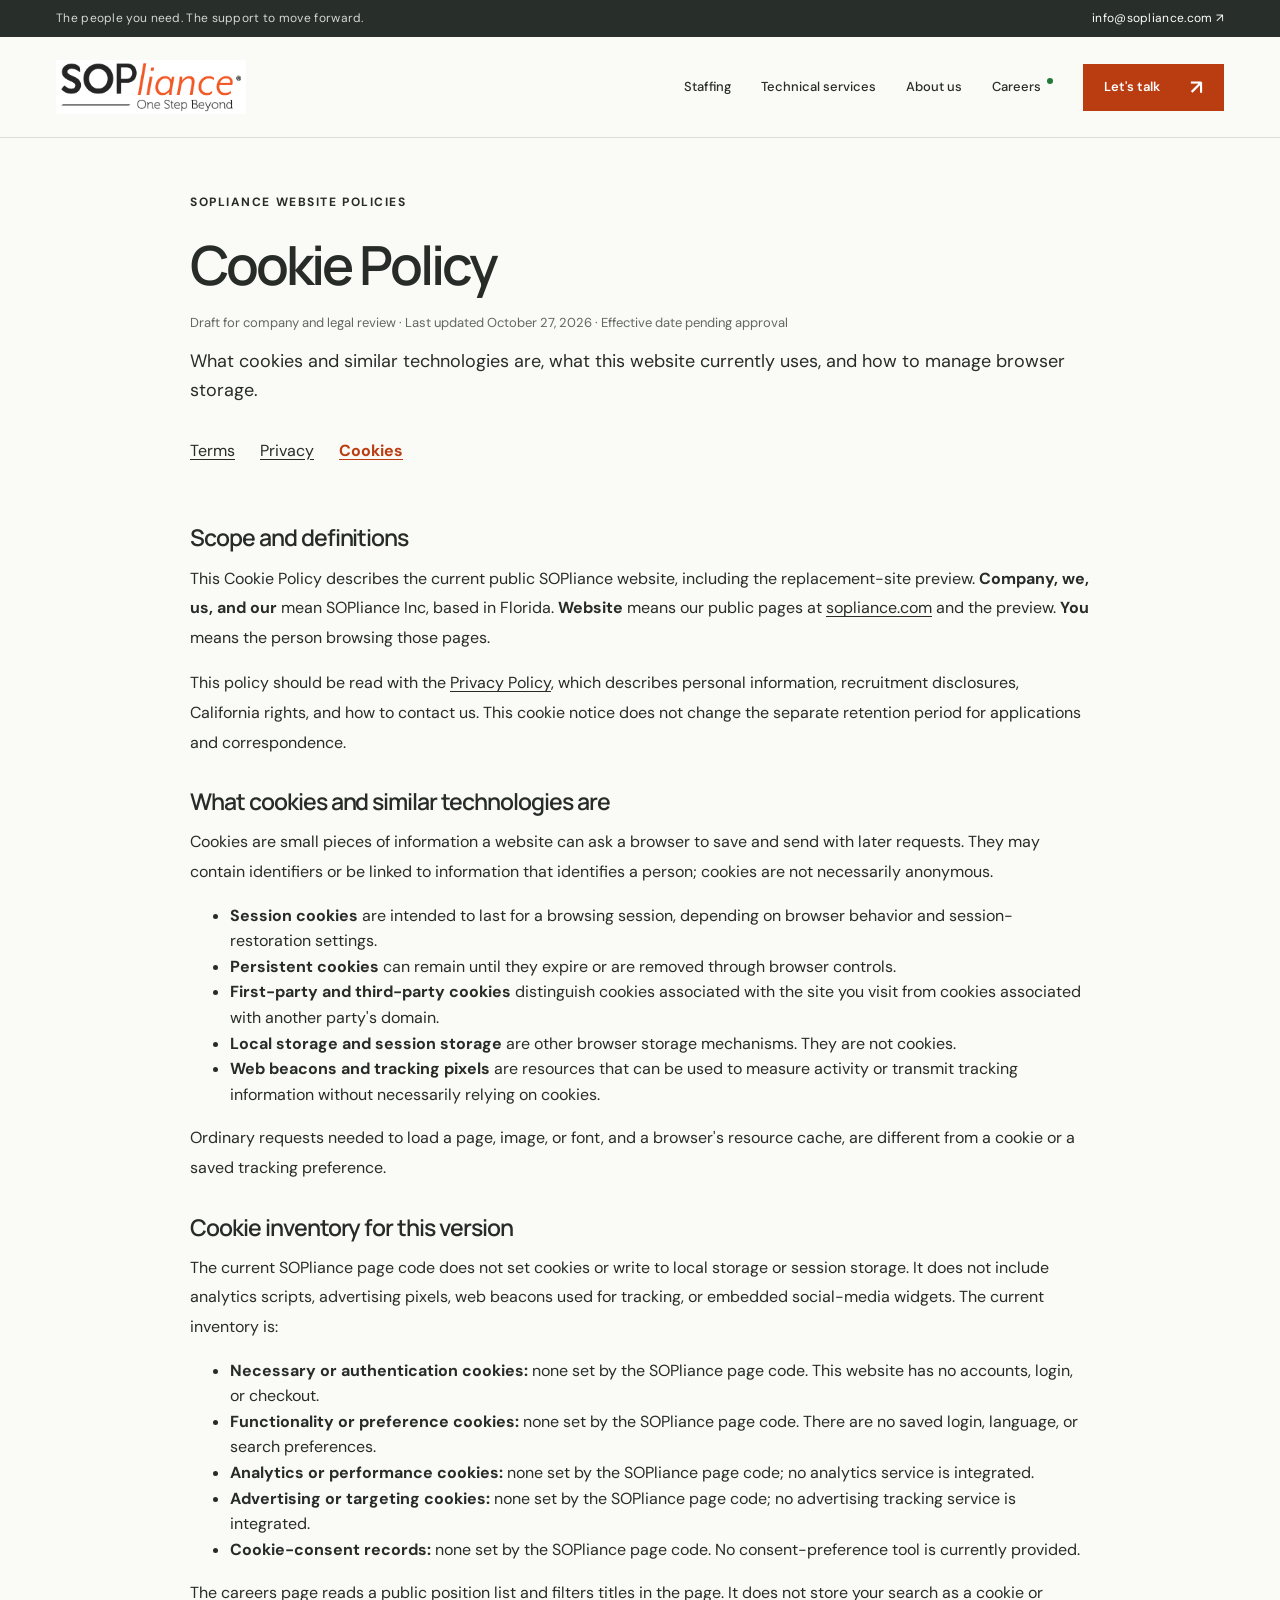
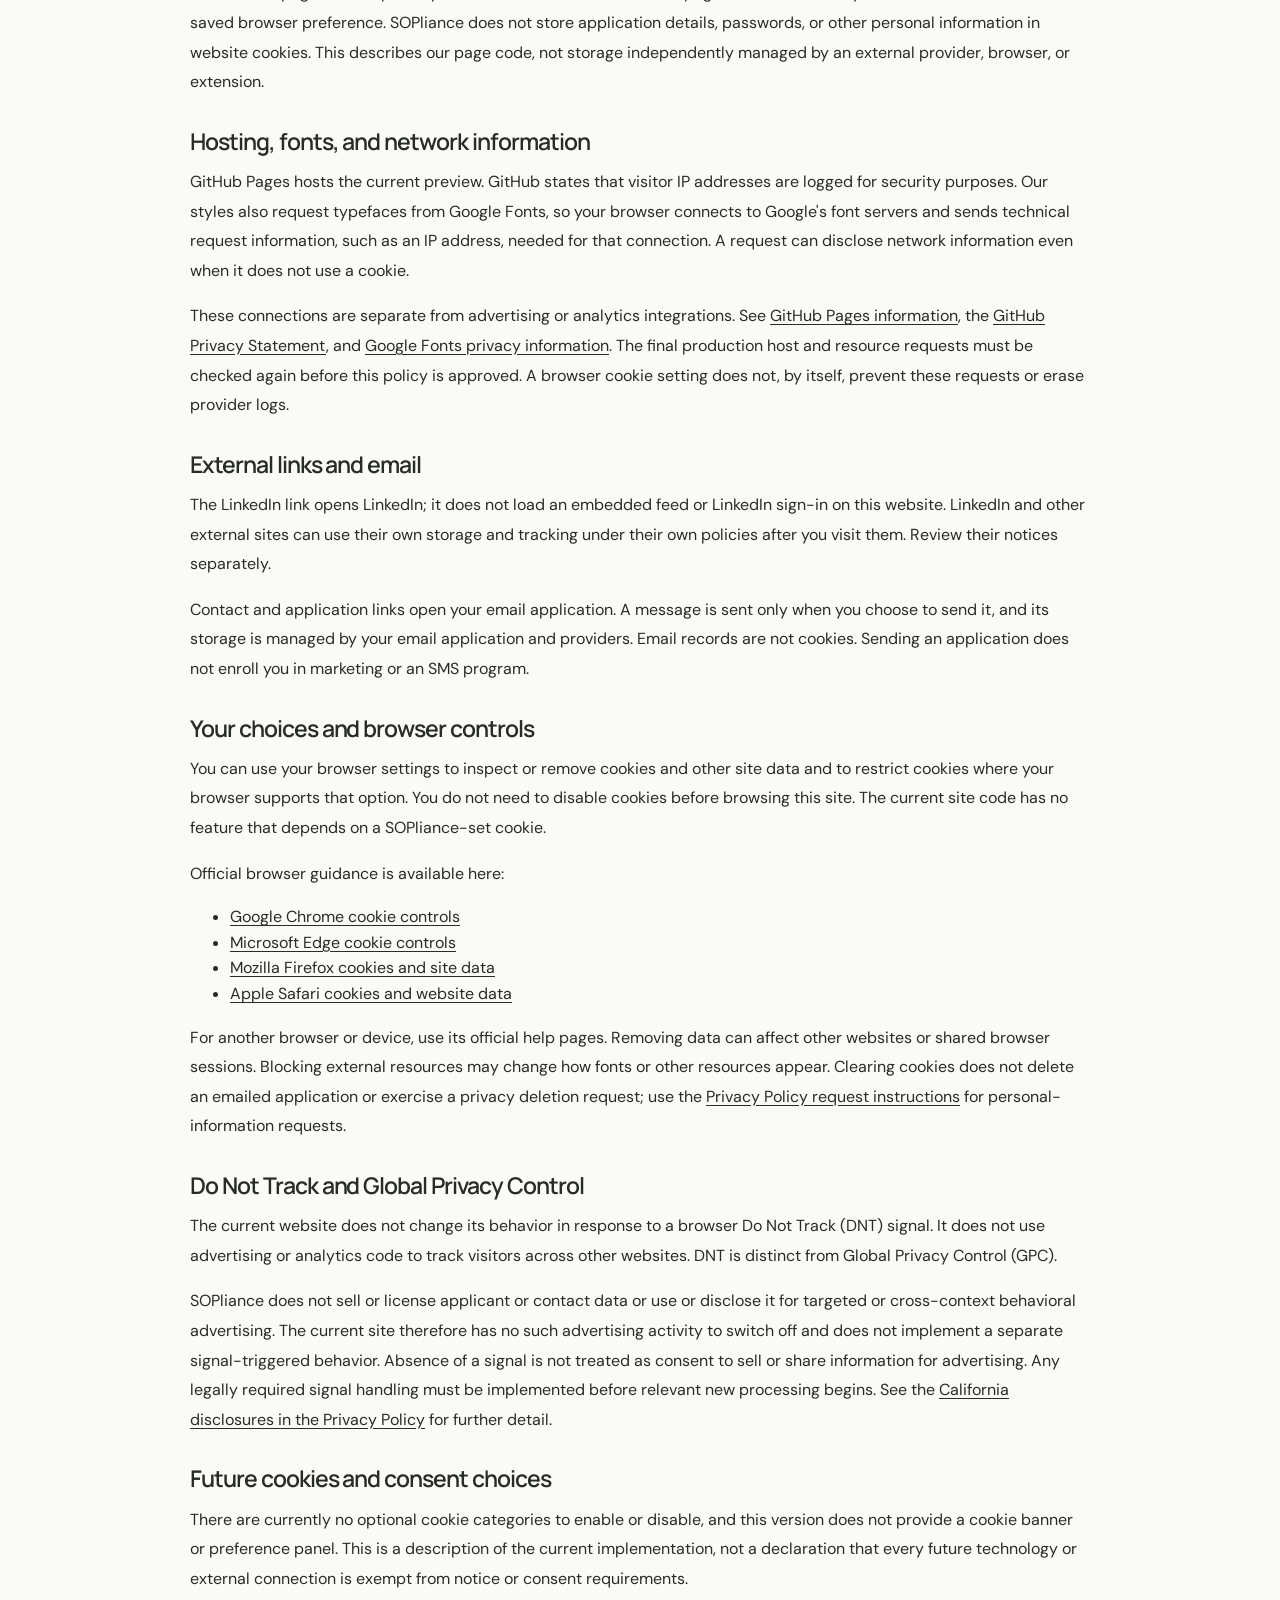
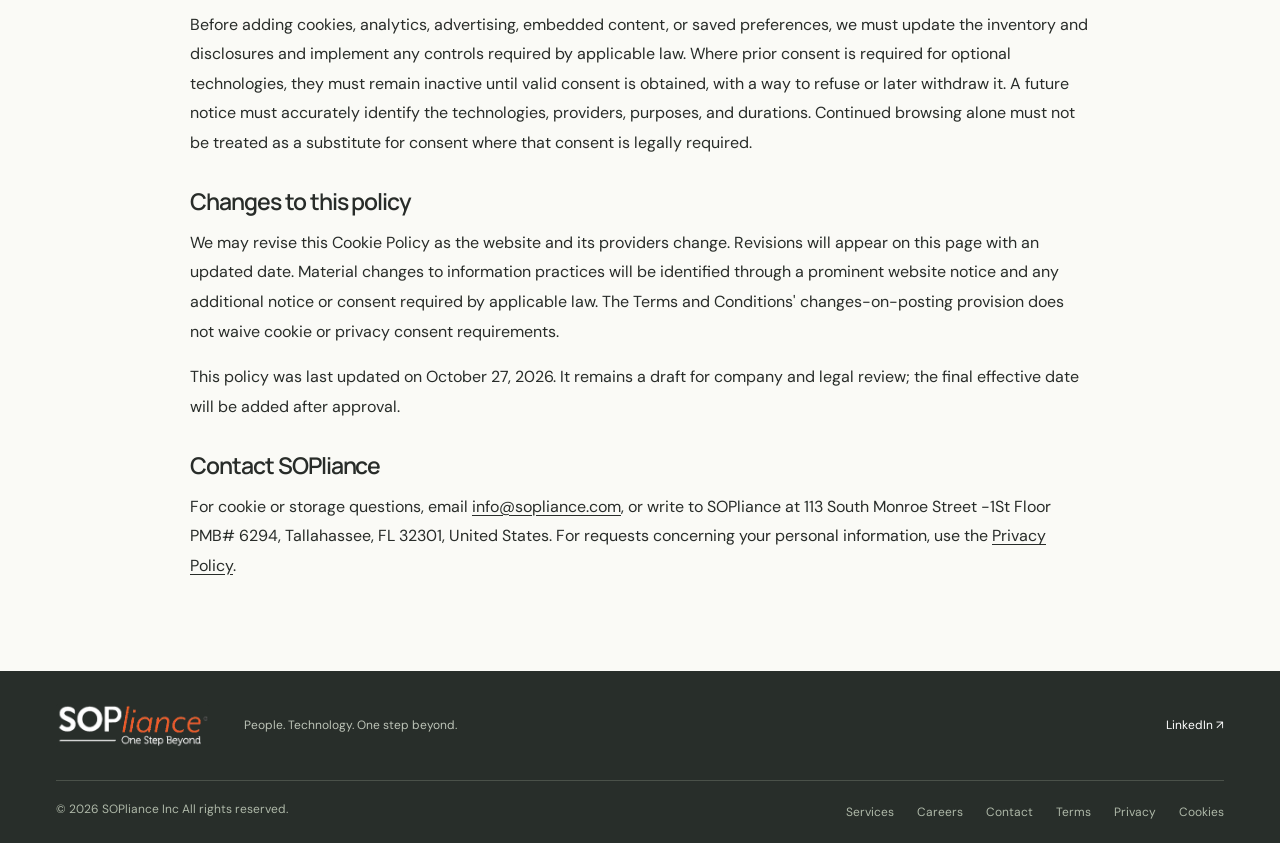
==== commit fca3be77: "Use confirmed legal name SOPliance Inc" ====
--- a/cookies.html
+++ b/cookies.html
@@ -1,3 +1,3 @@
 <!doctype html>
 <html lang="en"><head><meta charset="utf-8"><meta name="viewport" content="width=device-width, initial-scale=1"><meta name="robots" content="noindex, nofollow"><meta name="description" content="SOPliance cookie and browser-storage policy, current technology inventory, external connections, and browser privacy controls."><title>Cookie Policy | SOPliance</title><link rel="stylesheet" href="styles.css"><script src="site.js" defer></script><link rel="icon" type="image/png" href="assets/favicon.png?v=3"></head><body><a class="skip" href="#main">Skip to content</a><div class="topline"><div class="wrap">The people you need. The support to move forward.<a href="mailto:info@sopliance.com">info@sopliance.com ↗</a></div></div><header class="header"><div class="wrap nav"><a class="brand" href="index.html" aria-label="SOPliance home"><img src="assets/logo-header.png" width="214" height="60" alt="SOPliance — One Step Beyond"></a><button class="menu-toggle" aria-expanded="false" aria-controls="navigation">Menu ☰</button><nav id="navigation" aria-label="Main navigation"><a href="index.html#staffing">Staffing</a><a href="index.html#services">Technical services</a><a href="index.html#about">About us</a><a href="joinus.html">Careers <span class="nav-dot" aria-hidden="true"></span></a><a class="button small" href="mailto:info@sopliance.com">Let's talk <span aria-hidden="true">↗</span></a></nav></div></header>
-<main id="main" class="wrap policy"><p class="eyebrow">SOPLIANCE WEBSITE POLICIES</p><h1>Cookie Policy</h1><p class="policy-date">Draft for company and legal review · Last updated October 27, 2026 · Effective date pending approval</p><p class="policy-intro">What cookies and similar technologies are, what this website currently uses, and how to manage browser storage.</p><nav class="policy-nav" aria-label="Policies"><a href="terms.html">Terms</a><a href="privacy.html">Privacy</a><a href="cookies.html" aria-current="page">Cookies</a></nav><section id="cookies-section-1"><h2>Scope and definitions</h2><p>This Cookie Policy describes the current public SOPliance website, including the replacement-site preview. <strong>Company, we, us, and our</strong> mean SOPliance, Inc., based in Florida. <strong>Website</strong> means our public pages at <a href="https://sopliance.com/">sopliance.com</a> and the preview. <strong>You</strong> means the person browsing those pages.</p><p>This policy should be read with the <a href="privacy.html">Privacy Policy</a>, which describes personal information, recruitment disclosures, California rights, and how to contact us. This cookie notice does not change the separate retention period for applications and correspondence.</p></section><section id="cookies-section-2"><h2>What cookies and similar technologies are</h2><p>Cookies are small pieces of information a website can ask a browser to save and send with later requests. They may contain identifiers or be linked to information that identifies a person; cookies are not necessarily anonymous.</p><ul><li><strong>Session cookies</strong> are intended to last for a browsing session, depending on browser behavior and session-restoration settings.</li><li><strong>Persistent cookies</strong> can remain until they expire or are removed through browser controls.</li><li><strong>First-party and third-party cookies</strong> distinguish cookies associated with the site you visit from cookies associated with another party's domain.</li><li><strong>Local storage and session storage</strong> are other browser storage mechanisms. They are not cookies.</li><li><strong>Web beacons and tracking pixels</strong> are resources that can be used to measure activity or transmit tracking information without necessarily relying on cookies.</li></ul><p>Ordinary requests needed to load a page, image, or font, and a browser's resource cache, are different from a cookie or a saved tracking preference.</p></section><section id="cookies-section-3"><h2>Cookie inventory for this version</h2><p>The current SOPliance page code does not set cookies or write to local storage or session storage. It does not include analytics scripts, advertising pixels, web beacons used for tracking, or embedded social-media widgets. The current inventory is:</p><ul><li><strong>Necessary or authentication cookies:</strong> none set by the SOPliance page code. This website has no accounts, login, or checkout.</li><li><strong>Functionality or preference cookies:</strong> none set by the SOPliance page code. There are no saved login, language, or search preferences.</li><li><strong>Analytics or performance cookies:</strong> none set by the SOPliance page code; no analytics service is integrated.</li><li><strong>Advertising or targeting cookies:</strong> none set by the SOPliance page code; no advertising tracking service is integrated.</li><li><strong>Cookie-consent records:</strong> none set by the SOPliance page code. No consent-preference tool is currently provided.</li></ul><p>The careers page reads a public position list and filters titles in the page. It does not store your search as a cookie or saved browser preference. SOPliance does not store application details, passwords, or other personal information in website cookies. This describes our page code, not storage independently managed by an external provider, browser, or extension.</p></section><section id="cookies-section-4"><h2>Hosting, fonts, and network information</h2><p>GitHub Pages hosts the current preview. GitHub states that visitor IP addresses are logged for security purposes. Our styles also request typefaces from Google Fonts, so your browser connects to Google's font servers and sends technical request information, such as an IP address, needed for that connection. A request can disclose network information even when it does not use a cookie.</p><p>These connections are separate from advertising or analytics integrations. See <a href="https://docs.github.com/en/pages/getting-started-with-github-pages/what-is-github-pages">GitHub Pages information</a>, the <a href="https://docs.github.com/en/site-policy/privacy-policies/github-general-privacy-statement">GitHub Privacy Statement</a>, and <a href="https://fonts.googleblog.com/2022/11/your-privacy-and-google-fonts.html">Google Fonts privacy information</a>. The final production host and resource requests must be checked again before this policy is approved. A browser cookie setting does not, by itself, prevent these requests or erase provider logs.</p></section><section id="cookies-section-5"><h2>External links and email</h2><p>The LinkedIn link opens LinkedIn; it does not load an embedded feed or LinkedIn sign-in on this website. LinkedIn and other external sites can use their own storage and tracking under their own policies after you visit them. Review their notices separately.</p><p>Contact and application links open your email application. A message is sent only when you choose to send it, and its storage is managed by your email application and providers. Email records are not cookies. Sending an application does not enroll you in marketing or an SMS program.</p></section><section id="cookies-section-6"><h2>Your choices and browser controls</h2><p>You can use your browser settings to inspect or remove cookies and other site data and to restrict cookies where your browser supports that option. You do not need to disable cookies before browsing this site. The current site code has no feature that depends on a SOPliance-set cookie.</p><p>Official browser guidance is available here:</p><ul><li><a href="https://support.google.com/chrome/answer/95647">Google Chrome cookie controls</a></li><li><a href="https://support.microsoft.com/en-us/edge/manage-cookies-in-microsoft-edge-view-allow-block-delete-and-use">Microsoft Edge cookie controls</a></li><li><a href="https://support.mozilla.org/en-US/kb/clear-cookies-and-site-data-firefox">Mozilla Firefox cookies and site data</a></li><li><a href="https://support.apple.com/guide/safari/manage-cookies-and-website-data-sfri11471/mac">Apple Safari cookies and website data</a></li></ul><p>For another browser or device, use its official help pages. Removing data can affect other websites or shared browser sessions. Blocking external resources may change how fonts or other resources appear. Clearing cookies does not delete an emailed application or exercise a privacy deletion request; use the <a href="privacy.html#california-requests">Privacy Policy request instructions</a> for personal-information requests.</p></section><section id="cookies-section-7"><h2>Do Not Track and Global Privacy Control</h2><p>The current website does not change its behavior in response to a browser Do Not Track (DNT) signal. It does not use advertising or analytics code to track visitors across other websites. DNT is distinct from Global Privacy Control (GPC).</p><p>SOPliance does not sell or license applicant or contact data or use or disclose it for targeted or cross-context behavioral advertising. The current site therefore has no such advertising activity to switch off and does not implement a separate signal-triggered behavior. Absence of a signal is not treated as consent to sell or share information for advertising. Any legally required signal handling must be implemented before relevant new processing begins. See the <a href="privacy.html#caloppa">California disclosures in the Privacy Policy</a> for further detail.</p></section><section id="cookies-section-8"><h2>Future cookies and consent choices</h2><p>There are currently no optional cookie categories to enable or disable, and this version does not provide a cookie banner or preference panel. This is a description of the current implementation, not a declaration that every future technology or external connection is exempt from notice or consent requirements.</p><p>Before adding cookies, analytics, advertising, embedded content, or saved preferences, we must update the inventory and disclosures and implement any controls required by applicable law. Where prior consent is required for optional technologies, they must remain inactive until valid consent is obtained, with a way to refuse or later withdraw it. A future notice must accurately identify the technologies, providers, purposes, and durations. Continued browsing alone must not be treated as a substitute for consent where that consent is legally required.</p></section><section id="cookies-section-9"><h2>Changes to this policy</h2><p>We may revise this Cookie Policy as the website and its providers change. Revisions will appear on this page with an updated date. Material changes to information practices will be identified through a prominent website notice and any additional notice or consent required by applicable law. The Terms and Conditions' changes-on-posting provision does not waive cookie or privacy consent requirements.</p><p>This policy was last updated on October 27, 2026. It remains a draft for company and legal review; the final effective date will be added after approval.</p></section><section id="cookies-section-10"><h2>Contact SOPliance</h2><p>For cookie or storage questions, email <a href="mailto:info@sopliance.com?subject=Cookie%20policy%20question">info@sopliance.com</a>, or write to SOPliance at 113 South Monroe Street -1St Floor PMB# 6294, Tallahassee, FL 32301, United States. For requests concerning your personal information, use the <a href="privacy.html">Privacy Policy</a>.</p></section></main><footer><div class="wrap footer-top"><a class="brand" href="index.html"><img src="assets/logo.webp" width="171" height="48" alt="SOPliance — One Step Beyond"></a><p>People. Technology. One step beyond.</p><a href="https://www.linkedin.com/company/sopliance-inc" target="_blank" rel="noopener noreferrer">LinkedIn ↗</a></div><div class="wrap footer-bottom"><span>© <span data-year>2026</span> SOPliance, Inc. All rights reserved.</span><div><a href="index.html#services">Services</a><a href="joinus.html">Careers</a><a href="mailto:info@sopliance.com">Contact</a><a href="terms.html">Terms</a><a href="privacy.html">Privacy</a><a href="cookies.html">Cookies</a></div></div></footer></body></html>
+<main id="main" class="wrap policy"><p class="eyebrow">SOPLIANCE WEBSITE POLICIES</p><h1>Cookie Policy</h1><p class="policy-date">Draft for company and legal review · Last updated October 27, 2026 · Effective date pending approval</p><p class="policy-intro">What cookies and similar technologies are, what this website currently uses, and how to manage browser storage.</p><nav class="policy-nav" aria-label="Policies"><a href="terms.html">Terms</a><a href="privacy.html">Privacy</a><a href="cookies.html" aria-current="page">Cookies</a></nav><section id="cookies-section-1"><h2>Scope and definitions</h2><p>This Cookie Policy describes the current public SOPliance website, including the replacement-site preview. <strong>Company, we, us, and our</strong> mean SOPliance Inc, based in Florida. <strong>Website</strong> means our public pages at <a href="https://sopliance.com/">sopliance.com</a> and the preview. <strong>You</strong> means the person browsing those pages.</p><p>This policy should be read with the <a href="privacy.html">Privacy Policy</a>, which describes personal information, recruitment disclosures, California rights, and how to contact us. This cookie notice does not change the separate retention period for applications and correspondence.</p></section><section id="cookies-section-2"><h2>What cookies and similar technologies are</h2><p>Cookies are small pieces of information a website can ask a browser to save and send with later requests. They may contain identifiers or be linked to information that identifies a person; cookies are not necessarily anonymous.</p><ul><li><strong>Session cookies</strong> are intended to last for a browsing session, depending on browser behavior and session-restoration settings.</li><li><strong>Persistent cookies</strong> can remain until they expire or are removed through browser controls.</li><li><strong>First-party and third-party cookies</strong> distinguish cookies associated with the site you visit from cookies associated with another party's domain.</li><li><strong>Local storage and session storage</strong> are other browser storage mechanisms. They are not cookies.</li><li><strong>Web beacons and tracking pixels</strong> are resources that can be used to measure activity or transmit tracking information without necessarily relying on cookies.</li></ul><p>Ordinary requests needed to load a page, image, or font, and a browser's resource cache, are different from a cookie or a saved tracking preference.</p></section><section id="cookies-section-3"><h2>Cookie inventory for this version</h2><p>The current SOPliance page code does not set cookies or write to local storage or session storage. It does not include analytics scripts, advertising pixels, web beacons used for tracking, or embedded social-media widgets. The current inventory is:</p><ul><li><strong>Necessary or authentication cookies:</strong> none set by the SOPliance page code. This website has no accounts, login, or checkout.</li><li><strong>Functionality or preference cookies:</strong> none set by the SOPliance page code. There are no saved login, language, or search preferences.</li><li><strong>Analytics or performance cookies:</strong> none set by the SOPliance page code; no analytics service is integrated.</li><li><strong>Advertising or targeting cookies:</strong> none set by the SOPliance page code; no advertising tracking service is integrated.</li><li><strong>Cookie-consent records:</strong> none set by the SOPliance page code. No consent-preference tool is currently provided.</li></ul><p>The careers page reads a public position list and filters titles in the page. It does not store your search as a cookie or saved browser preference. SOPliance does not store application details, passwords, or other personal information in website cookies. This describes our page code, not storage independently managed by an external provider, browser, or extension.</p></section><section id="cookies-section-4"><h2>Hosting, fonts, and network information</h2><p>GitHub Pages hosts the current preview. GitHub states that visitor IP addresses are logged for security purposes. Our styles also request typefaces from Google Fonts, so your browser connects to Google's font servers and sends technical request information, such as an IP address, needed for that connection. A request can disclose network information even when it does not use a cookie.</p><p>These connections are separate from advertising or analytics integrations. See <a href="https://docs.github.com/en/pages/getting-started-with-github-pages/what-is-github-pages">GitHub Pages information</a>, the <a href="https://docs.github.com/en/site-policy/privacy-policies/github-general-privacy-statement">GitHub Privacy Statement</a>, and <a href="https://fonts.googleblog.com/2022/11/your-privacy-and-google-fonts.html">Google Fonts privacy information</a>. The final production host and resource requests must be checked again before this policy is approved. A browser cookie setting does not, by itself, prevent these requests or erase provider logs.</p></section><section id="cookies-section-5"><h2>External links and email</h2><p>The LinkedIn link opens LinkedIn; it does not load an embedded feed or LinkedIn sign-in on this website. LinkedIn and other external sites can use their own storage and tracking under their own policies after you visit them. Review their notices separately.</p><p>Contact and application links open your email application. A message is sent only when you choose to send it, and its storage is managed by your email application and providers. Email records are not cookies. Sending an application does not enroll you in marketing or an SMS program.</p></section><section id="cookies-section-6"><h2>Your choices and browser controls</h2><p>You can use your browser settings to inspect or remove cookies and other site data and to restrict cookies where your browser supports that option. You do not need to disable cookies before browsing this site. The current site code has no feature that depends on a SOPliance-set cookie.</p><p>Official browser guidance is available here:</p><ul><li><a href="https://support.google.com/chrome/answer/95647">Google Chrome cookie controls</a></li><li><a href="https://support.microsoft.com/en-us/edge/manage-cookies-in-microsoft-edge-view-allow-block-delete-and-use">Microsoft Edge cookie controls</a></li><li><a href="https://support.mozilla.org/en-US/kb/clear-cookies-and-site-data-firefox">Mozilla Firefox cookies and site data</a></li><li><a href="https://support.apple.com/guide/safari/manage-cookies-and-website-data-sfri11471/mac">Apple Safari cookies and website data</a></li></ul><p>For another browser or device, use its official help pages. Removing data can affect other websites or shared browser sessions. Blocking external resources may change how fonts or other resources appear. Clearing cookies does not delete an emailed application or exercise a privacy deletion request; use the <a href="privacy.html#california-requests">Privacy Policy request instructions</a> for personal-information requests.</p></section><section id="cookies-section-7"><h2>Do Not Track and Global Privacy Control</h2><p>The current website does not change its behavior in response to a browser Do Not Track (DNT) signal. It does not use advertising or analytics code to track visitors across other websites. DNT is distinct from Global Privacy Control (GPC).</p><p>SOPliance does not sell or license applicant or contact data or use or disclose it for targeted or cross-context behavioral advertising. The current site therefore has no such advertising activity to switch off and does not implement a separate signal-triggered behavior. Absence of a signal is not treated as consent to sell or share information for advertising. Any legally required signal handling must be implemented before relevant new processing begins. See the <a href="privacy.html#caloppa">California disclosures in the Privacy Policy</a> for further detail.</p></section><section id="cookies-section-8"><h2>Future cookies and consent choices</h2><p>There are currently no optional cookie categories to enable or disable, and this version does not provide a cookie banner or preference panel. This is a description of the current implementation, not a declaration that every future technology or external connection is exempt from notice or consent requirements.</p><p>Before adding cookies, analytics, advertising, embedded content, or saved preferences, we must update the inventory and disclosures and implement any controls required by applicable law. Where prior consent is required for optional technologies, they must remain inactive until valid consent is obtained, with a way to refuse or later withdraw it. A future notice must accurately identify the technologies, providers, purposes, and durations. Continued browsing alone must not be treated as a substitute for consent where that consent is legally required.</p></section><section id="cookies-section-9"><h2>Changes to this policy</h2><p>We may revise this Cookie Policy as the website and its providers change. Revisions will appear on this page with an updated date. Material changes to information practices will be identified through a prominent website notice and any additional notice or consent required by applicable law. The Terms and Conditions' changes-on-posting provision does not waive cookie or privacy consent requirements.</p><p>This policy was last updated on October 27, 2026. It remains a draft for company and legal review; the final effective date will be added after approval.</p></section><section id="cookies-section-10"><h2>Contact SOPliance</h2><p>For cookie or storage questions, email <a href="mailto:info@sopliance.com?subject=Cookie%20policy%20question">info@sopliance.com</a>, or write to SOPliance at 113 South Monroe Street -1St Floor PMB# 6294, Tallahassee, FL 32301, United States. For requests concerning your personal information, use the <a href="privacy.html">Privacy Policy</a>.</p></section></main><footer><div class="wrap footer-top"><a class="brand" href="index.html"><img src="assets/logo.webp" width="171" height="48" alt="SOPliance — One Step Beyond"></a><p>People. Technology. One step beyond.</p><a href="https://www.linkedin.com/company/sopliance-inc" target="_blank" rel="noopener noreferrer">LinkedIn ↗</a></div><div class="wrap footer-bottom"><span>© <span data-year>2026</span> SOPliance Inc All rights reserved.</span><div><a href="index.html#services">Services</a><a href="joinus.html">Careers</a><a href="mailto:info@sopliance.com">Contact</a><a href="terms.html">Terms</a><a href="privacy.html">Privacy</a><a href="cookies.html">Cookies</a></div></div></footer></body></html>
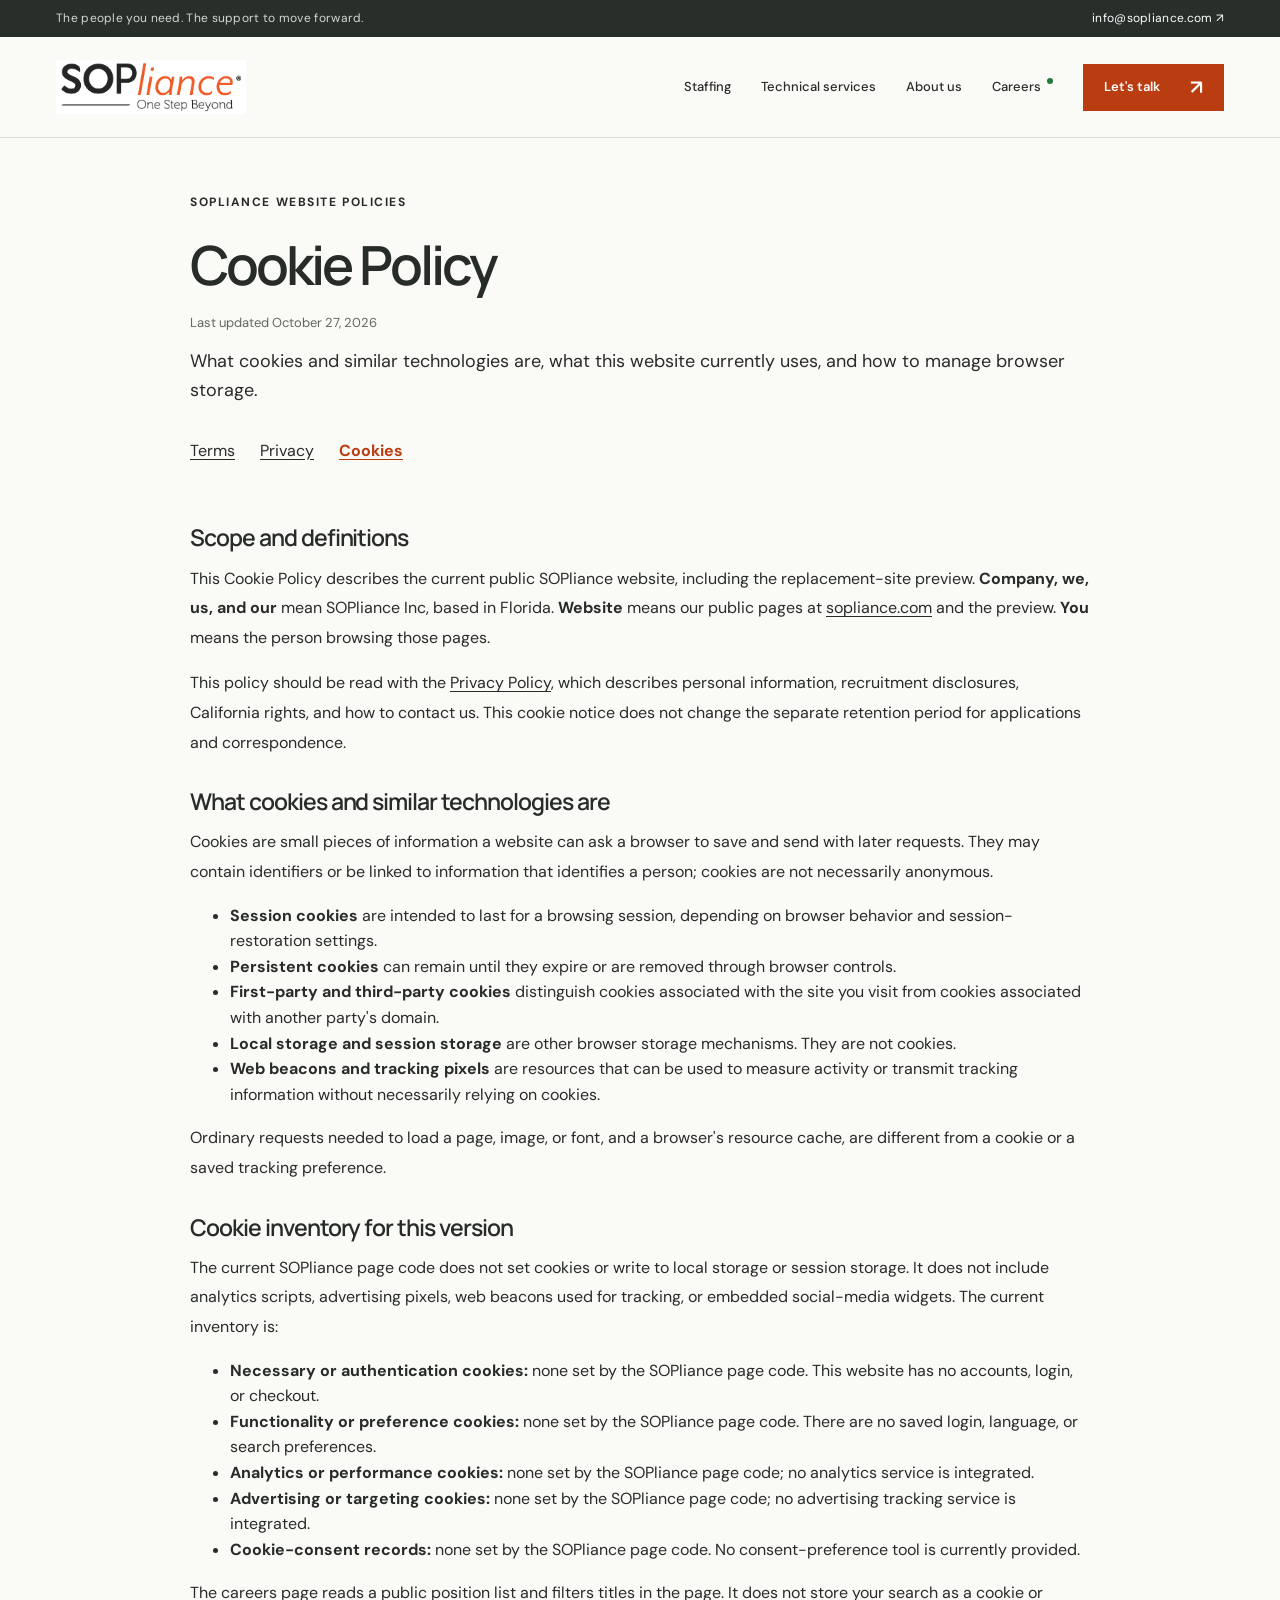
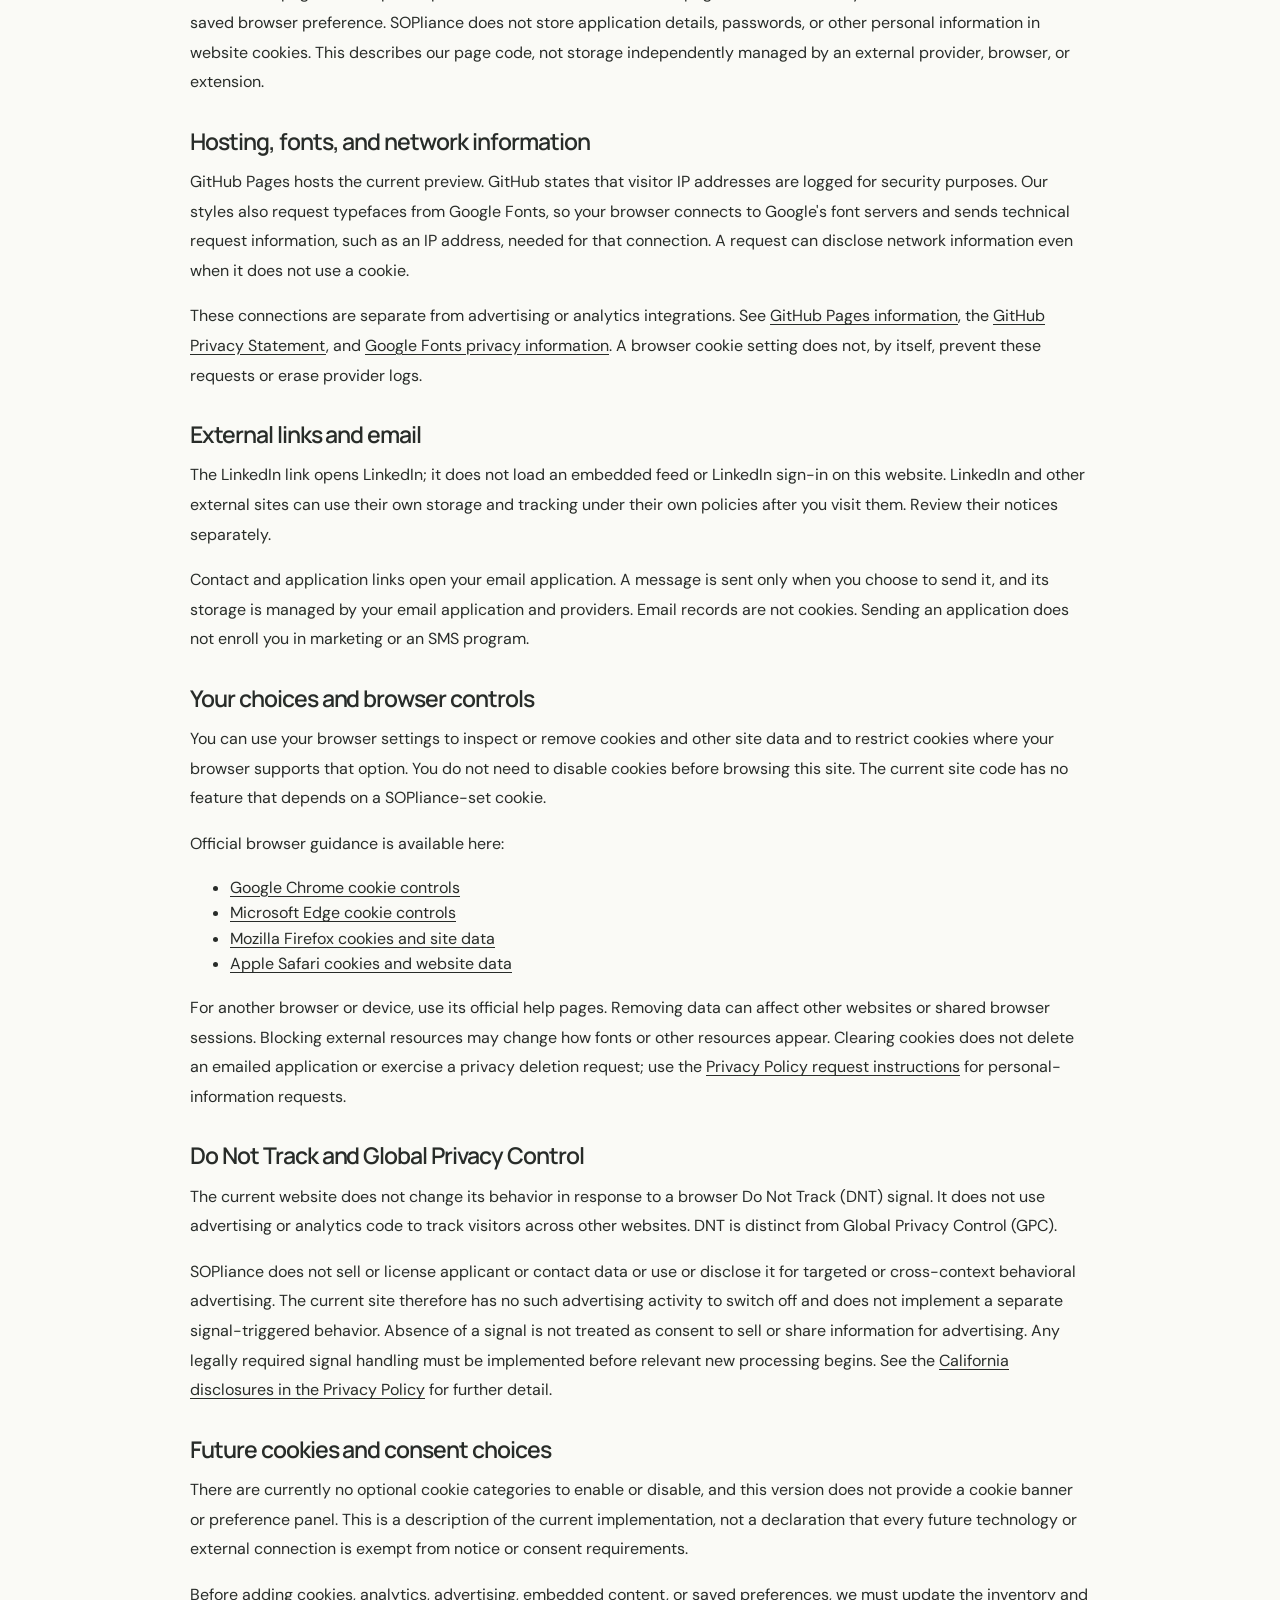
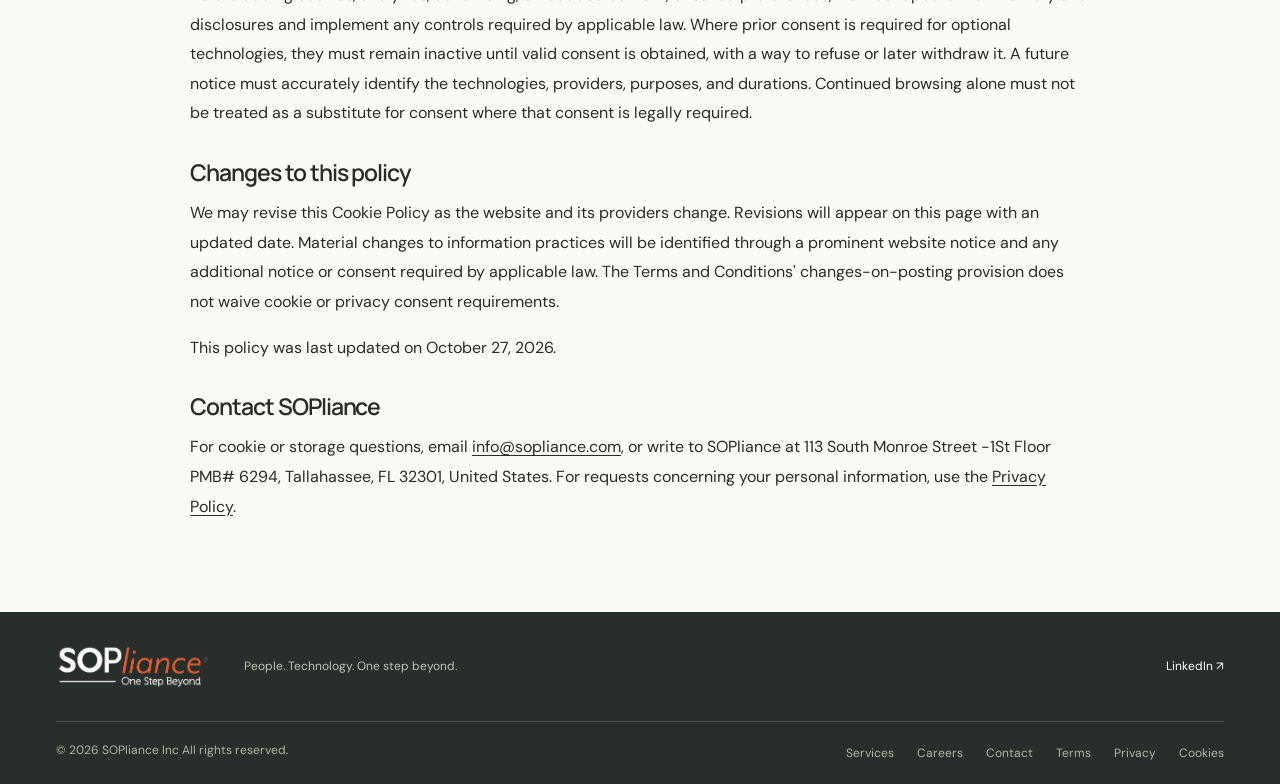
==== commit 250e1783: "Remove internal draft notes from public policies" ====
--- a/cookies.html
+++ b/cookies.html
@@ -1,3 +1,3 @@
 <!doctype html>
 <html lang="en"><head><meta charset="utf-8"><meta name="viewport" content="width=device-width, initial-scale=1"><meta name="robots" content="noindex, nofollow"><meta name="description" content="SOPliance cookie and browser-storage policy, current technology inventory, external connections, and browser privacy controls."><title>Cookie Policy | SOPliance</title><link rel="stylesheet" href="styles.css"><script src="site.js" defer></script><link rel="icon" type="image/png" href="assets/favicon.png?v=3"></head><body><a class="skip" href="#main">Skip to content</a><div class="topline"><div class="wrap">The people you need. The support to move forward.<a href="mailto:info@sopliance.com">info@sopliance.com ↗</a></div></div><header class="header"><div class="wrap nav"><a class="brand" href="index.html" aria-label="SOPliance home"><img src="assets/logo-header.png" width="214" height="60" alt="SOPliance — One Step Beyond"></a><button class="menu-toggle" aria-expanded="false" aria-controls="navigation">Menu ☰</button><nav id="navigation" aria-label="Main navigation"><a href="index.html#staffing">Staffing</a><a href="index.html#services">Technical services</a><a href="index.html#about">About us</a><a href="joinus.html">Careers <span class="nav-dot" aria-hidden="true"></span></a><a class="button small" href="mailto:info@sopliance.com">Let's talk <span aria-hidden="true">↗</span></a></nav></div></header>
-<main id="main" class="wrap policy"><p class="eyebrow">SOPLIANCE WEBSITE POLICIES</p><h1>Cookie Policy</h1><p class="policy-date">Draft for company and legal review · Last updated October 27, 2026 · Effective date pending approval</p><p class="policy-intro">What cookies and similar technologies are, what this website currently uses, and how to manage browser storage.</p><nav class="policy-nav" aria-label="Policies"><a href="terms.html">Terms</a><a href="privacy.html">Privacy</a><a href="cookies.html" aria-current="page">Cookies</a></nav><section id="cookies-section-1"><h2>Scope and definitions</h2><p>This Cookie Policy describes the current public SOPliance website, including the replacement-site preview. <strong>Company, we, us, and our</strong> mean SOPliance Inc, based in Florida. <strong>Website</strong> means our public pages at <a href="https://sopliance.com/">sopliance.com</a> and the preview. <strong>You</strong> means the person browsing those pages.</p><p>This policy should be read with the <a href="privacy.html">Privacy Policy</a>, which describes personal information, recruitment disclosures, California rights, and how to contact us. This cookie notice does not change the separate retention period for applications and correspondence.</p></section><section id="cookies-section-2"><h2>What cookies and similar technologies are</h2><p>Cookies are small pieces of information a website can ask a browser to save and send with later requests. They may contain identifiers or be linked to information that identifies a person; cookies are not necessarily anonymous.</p><ul><li><strong>Session cookies</strong> are intended to last for a browsing session, depending on browser behavior and session-restoration settings.</li><li><strong>Persistent cookies</strong> can remain until they expire or are removed through browser controls.</li><li><strong>First-party and third-party cookies</strong> distinguish cookies associated with the site you visit from cookies associated with another party's domain.</li><li><strong>Local storage and session storage</strong> are other browser storage mechanisms. They are not cookies.</li><li><strong>Web beacons and tracking pixels</strong> are resources that can be used to measure activity or transmit tracking information without necessarily relying on cookies.</li></ul><p>Ordinary requests needed to load a page, image, or font, and a browser's resource cache, are different from a cookie or a saved tracking preference.</p></section><section id="cookies-section-3"><h2>Cookie inventory for this version</h2><p>The current SOPliance page code does not set cookies or write to local storage or session storage. It does not include analytics scripts, advertising pixels, web beacons used for tracking, or embedded social-media widgets. The current inventory is:</p><ul><li><strong>Necessary or authentication cookies:</strong> none set by the SOPliance page code. This website has no accounts, login, or checkout.</li><li><strong>Functionality or preference cookies:</strong> none set by the SOPliance page code. There are no saved login, language, or search preferences.</li><li><strong>Analytics or performance cookies:</strong> none set by the SOPliance page code; no analytics service is integrated.</li><li><strong>Advertising or targeting cookies:</strong> none set by the SOPliance page code; no advertising tracking service is integrated.</li><li><strong>Cookie-consent records:</strong> none set by the SOPliance page code. No consent-preference tool is currently provided.</li></ul><p>The careers page reads a public position list and filters titles in the page. It does not store your search as a cookie or saved browser preference. SOPliance does not store application details, passwords, or other personal information in website cookies. This describes our page code, not storage independently managed by an external provider, browser, or extension.</p></section><section id="cookies-section-4"><h2>Hosting, fonts, and network information</h2><p>GitHub Pages hosts the current preview. GitHub states that visitor IP addresses are logged for security purposes. Our styles also request typefaces from Google Fonts, so your browser connects to Google's font servers and sends technical request information, such as an IP address, needed for that connection. A request can disclose network information even when it does not use a cookie.</p><p>These connections are separate from advertising or analytics integrations. See <a href="https://docs.github.com/en/pages/getting-started-with-github-pages/what-is-github-pages">GitHub Pages information</a>, the <a href="https://docs.github.com/en/site-policy/privacy-policies/github-general-privacy-statement">GitHub Privacy Statement</a>, and <a href="https://fonts.googleblog.com/2022/11/your-privacy-and-google-fonts.html">Google Fonts privacy information</a>. The final production host and resource requests must be checked again before this policy is approved. A browser cookie setting does not, by itself, prevent these requests or erase provider logs.</p></section><section id="cookies-section-5"><h2>External links and email</h2><p>The LinkedIn link opens LinkedIn; it does not load an embedded feed or LinkedIn sign-in on this website. LinkedIn and other external sites can use their own storage and tracking under their own policies after you visit them. Review their notices separately.</p><p>Contact and application links open your email application. A message is sent only when you choose to send it, and its storage is managed by your email application and providers. Email records are not cookies. Sending an application does not enroll you in marketing or an SMS program.</p></section><section id="cookies-section-6"><h2>Your choices and browser controls</h2><p>You can use your browser settings to inspect or remove cookies and other site data and to restrict cookies where your browser supports that option. You do not need to disable cookies before browsing this site. The current site code has no feature that depends on a SOPliance-set cookie.</p><p>Official browser guidance is available here:</p><ul><li><a href="https://support.google.com/chrome/answer/95647">Google Chrome cookie controls</a></li><li><a href="https://support.microsoft.com/en-us/edge/manage-cookies-in-microsoft-edge-view-allow-block-delete-and-use">Microsoft Edge cookie controls</a></li><li><a href="https://support.mozilla.org/en-US/kb/clear-cookies-and-site-data-firefox">Mozilla Firefox cookies and site data</a></li><li><a href="https://support.apple.com/guide/safari/manage-cookies-and-website-data-sfri11471/mac">Apple Safari cookies and website data</a></li></ul><p>For another browser or device, use its official help pages. Removing data can affect other websites or shared browser sessions. Blocking external resources may change how fonts or other resources appear. Clearing cookies does not delete an emailed application or exercise a privacy deletion request; use the <a href="privacy.html#california-requests">Privacy Policy request instructions</a> for personal-information requests.</p></section><section id="cookies-section-7"><h2>Do Not Track and Global Privacy Control</h2><p>The current website does not change its behavior in response to a browser Do Not Track (DNT) signal. It does not use advertising or analytics code to track visitors across other websites. DNT is distinct from Global Privacy Control (GPC).</p><p>SOPliance does not sell or license applicant or contact data or use or disclose it for targeted or cross-context behavioral advertising. The current site therefore has no such advertising activity to switch off and does not implement a separate signal-triggered behavior. Absence of a signal is not treated as consent to sell or share information for advertising. Any legally required signal handling must be implemented before relevant new processing begins. See the <a href="privacy.html#caloppa">California disclosures in the Privacy Policy</a> for further detail.</p></section><section id="cookies-section-8"><h2>Future cookies and consent choices</h2><p>There are currently no optional cookie categories to enable or disable, and this version does not provide a cookie banner or preference panel. This is a description of the current implementation, not a declaration that every future technology or external connection is exempt from notice or consent requirements.</p><p>Before adding cookies, analytics, advertising, embedded content, or saved preferences, we must update the inventory and disclosures and implement any controls required by applicable law. Where prior consent is required for optional technologies, they must remain inactive until valid consent is obtained, with a way to refuse or later withdraw it. A future notice must accurately identify the technologies, providers, purposes, and durations. Continued browsing alone must not be treated as a substitute for consent where that consent is legally required.</p></section><section id="cookies-section-9"><h2>Changes to this policy</h2><p>We may revise this Cookie Policy as the website and its providers change. Revisions will appear on this page with an updated date. Material changes to information practices will be identified through a prominent website notice and any additional notice or consent required by applicable law. The Terms and Conditions' changes-on-posting provision does not waive cookie or privacy consent requirements.</p><p>This policy was last updated on October 27, 2026. It remains a draft for company and legal review; the final effective date will be added after approval.</p></section><section id="cookies-section-10"><h2>Contact SOPliance</h2><p>For cookie or storage questions, email <a href="mailto:info@sopliance.com?subject=Cookie%20policy%20question">info@sopliance.com</a>, or write to SOPliance at 113 South Monroe Street -1St Floor PMB# 6294, Tallahassee, FL 32301, United States. For requests concerning your personal information, use the <a href="privacy.html">Privacy Policy</a>.</p></section></main><footer><div class="wrap footer-top"><a class="brand" href="index.html"><img src="assets/logo.webp" width="171" height="48" alt="SOPliance — One Step Beyond"></a><p>People. Technology. One step beyond.</p><a href="https://www.linkedin.com/company/sopliance-inc" target="_blank" rel="noopener noreferrer">LinkedIn ↗</a></div><div class="wrap footer-bottom"><span>© <span data-year>2026</span> SOPliance Inc All rights reserved.</span><div><a href="index.html#services">Services</a><a href="joinus.html">Careers</a><a href="mailto:info@sopliance.com">Contact</a><a href="terms.html">Terms</a><a href="privacy.html">Privacy</a><a href="cookies.html">Cookies</a></div></div></footer></body></html>
+<main id="main" class="wrap policy"><p class="eyebrow">SOPLIANCE WEBSITE POLICIES</p><h1>Cookie Policy</h1><p class="policy-date">Last updated October 27, 2026</p><p class="policy-intro">What cookies and similar technologies are, what this website currently uses, and how to manage browser storage.</p><nav class="policy-nav" aria-label="Policies"><a href="terms.html">Terms</a><a href="privacy.html">Privacy</a><a href="cookies.html" aria-current="page">Cookies</a></nav><section id="cookies-section-1"><h2>Scope and definitions</h2><p>This Cookie Policy describes the current public SOPliance website, including the replacement-site preview. <strong>Company, we, us, and our</strong> mean SOPliance Inc, based in Florida. <strong>Website</strong> means our public pages at <a href="https://sopliance.com/">sopliance.com</a> and the preview. <strong>You</strong> means the person browsing those pages.</p><p>This policy should be read with the <a href="privacy.html">Privacy Policy</a>, which describes personal information, recruitment disclosures, California rights, and how to contact us. This cookie notice does not change the separate retention period for applications and correspondence.</p></section><section id="cookies-section-2"><h2>What cookies and similar technologies are</h2><p>Cookies are small pieces of information a website can ask a browser to save and send with later requests. They may contain identifiers or be linked to information that identifies a person; cookies are not necessarily anonymous.</p><ul><li><strong>Session cookies</strong> are intended to last for a browsing session, depending on browser behavior and session-restoration settings.</li><li><strong>Persistent cookies</strong> can remain until they expire or are removed through browser controls.</li><li><strong>First-party and third-party cookies</strong> distinguish cookies associated with the site you visit from cookies associated with another party's domain.</li><li><strong>Local storage and session storage</strong> are other browser storage mechanisms. They are not cookies.</li><li><strong>Web beacons and tracking pixels</strong> are resources that can be used to measure activity or transmit tracking information without necessarily relying on cookies.</li></ul><p>Ordinary requests needed to load a page, image, or font, and a browser's resource cache, are different from a cookie or a saved tracking preference.</p></section><section id="cookies-section-3"><h2>Cookie inventory for this version</h2><p>The current SOPliance page code does not set cookies or write to local storage or session storage. It does not include analytics scripts, advertising pixels, web beacons used for tracking, or embedded social-media widgets. The current inventory is:</p><ul><li><strong>Necessary or authentication cookies:</strong> none set by the SOPliance page code. This website has no accounts, login, or checkout.</li><li><strong>Functionality or preference cookies:</strong> none set by the SOPliance page code. There are no saved login, language, or search preferences.</li><li><strong>Analytics or performance cookies:</strong> none set by the SOPliance page code; no analytics service is integrated.</li><li><strong>Advertising or targeting cookies:</strong> none set by the SOPliance page code; no advertising tracking service is integrated.</li><li><strong>Cookie-consent records:</strong> none set by the SOPliance page code. No consent-preference tool is currently provided.</li></ul><p>The careers page reads a public position list and filters titles in the page. It does not store your search as a cookie or saved browser preference. SOPliance does not store application details, passwords, or other personal information in website cookies. This describes our page code, not storage independently managed by an external provider, browser, or extension.</p></section><section id="cookies-section-4"><h2>Hosting, fonts, and network information</h2><p>GitHub Pages hosts the current preview. GitHub states that visitor IP addresses are logged for security purposes. Our styles also request typefaces from Google Fonts, so your browser connects to Google's font servers and sends technical request information, such as an IP address, needed for that connection. A request can disclose network information even when it does not use a cookie.</p><p>These connections are separate from advertising or analytics integrations. See <a href="https://docs.github.com/en/pages/getting-started-with-github-pages/what-is-github-pages">GitHub Pages information</a>, the <a href="https://docs.github.com/en/site-policy/privacy-policies/github-general-privacy-statement">GitHub Privacy Statement</a>, and <a href="https://fonts.googleblog.com/2022/11/your-privacy-and-google-fonts.html">Google Fonts privacy information</a>. A browser cookie setting does not, by itself, prevent these requests or erase provider logs.</p></section><section id="cookies-section-5"><h2>External links and email</h2><p>The LinkedIn link opens LinkedIn; it does not load an embedded feed or LinkedIn sign-in on this website. LinkedIn and other external sites can use their own storage and tracking under their own policies after you visit them. Review their notices separately.</p><p>Contact and application links open your email application. A message is sent only when you choose to send it, and its storage is managed by your email application and providers. Email records are not cookies. Sending an application does not enroll you in marketing or an SMS program.</p></section><section id="cookies-section-6"><h2>Your choices and browser controls</h2><p>You can use your browser settings to inspect or remove cookies and other site data and to restrict cookies where your browser supports that option. You do not need to disable cookies before browsing this site. The current site code has no feature that depends on a SOPliance-set cookie.</p><p>Official browser guidance is available here:</p><ul><li><a href="https://support.google.com/chrome/answer/95647">Google Chrome cookie controls</a></li><li><a href="https://support.microsoft.com/en-us/edge/manage-cookies-in-microsoft-edge-view-allow-block-delete-and-use">Microsoft Edge cookie controls</a></li><li><a href="https://support.mozilla.org/en-US/kb/clear-cookies-and-site-data-firefox">Mozilla Firefox cookies and site data</a></li><li><a href="https://support.apple.com/guide/safari/manage-cookies-and-website-data-sfri11471/mac">Apple Safari cookies and website data</a></li></ul><p>For another browser or device, use its official help pages. Removing data can affect other websites or shared browser sessions. Blocking external resources may change how fonts or other resources appear. Clearing cookies does not delete an emailed application or exercise a privacy deletion request; use the <a href="privacy.html#california-requests">Privacy Policy request instructions</a> for personal-information requests.</p></section><section id="cookies-section-7"><h2>Do Not Track and Global Privacy Control</h2><p>The current website does not change its behavior in response to a browser Do Not Track (DNT) signal. It does not use advertising or analytics code to track visitors across other websites. DNT is distinct from Global Privacy Control (GPC).</p><p>SOPliance does not sell or license applicant or contact data or use or disclose it for targeted or cross-context behavioral advertising. The current site therefore has no such advertising activity to switch off and does not implement a separate signal-triggered behavior. Absence of a signal is not treated as consent to sell or share information for advertising. Any legally required signal handling must be implemented before relevant new processing begins. See the <a href="privacy.html#caloppa">California disclosures in the Privacy Policy</a> for further detail.</p></section><section id="cookies-section-8"><h2>Future cookies and consent choices</h2><p>There are currently no optional cookie categories to enable or disable, and this version does not provide a cookie banner or preference panel. This is a description of the current implementation, not a declaration that every future technology or external connection is exempt from notice or consent requirements.</p><p>Before adding cookies, analytics, advertising, embedded content, or saved preferences, we must update the inventory and disclosures and implement any controls required by applicable law. Where prior consent is required for optional technologies, they must remain inactive until valid consent is obtained, with a way to refuse or later withdraw it. A future notice must accurately identify the technologies, providers, purposes, and durations. Continued browsing alone must not be treated as a substitute for consent where that consent is legally required.</p></section><section id="cookies-section-9"><h2>Changes to this policy</h2><p>We may revise this Cookie Policy as the website and its providers change. Revisions will appear on this page with an updated date. Material changes to information practices will be identified through a prominent website notice and any additional notice or consent required by applicable law. The Terms and Conditions' changes-on-posting provision does not waive cookie or privacy consent requirements.</p><p>This policy was last updated on October 27, 2026.</p></section><section id="cookies-section-10"><h2>Contact SOPliance</h2><p>For cookie or storage questions, email <a href="mailto:info@sopliance.com?subject=Cookie%20policy%20question">info@sopliance.com</a>, or write to SOPliance at 113 South Monroe Street -1St Floor PMB# 6294, Tallahassee, FL 32301, United States. For requests concerning your personal information, use the <a href="privacy.html">Privacy Policy</a>.</p></section></main><footer><div class="wrap footer-top"><a class="brand" href="index.html"><img src="assets/logo.webp" width="171" height="48" alt="SOPliance — One Step Beyond"></a><p>People. Technology. One step beyond.</p><a href="https://www.linkedin.com/company/sopliance-inc" target="_blank" rel="noopener noreferrer">LinkedIn ↗</a></div><div class="wrap footer-bottom"><span>© <span data-year>2026</span> SOPliance Inc All rights reserved.</span><div><a href="index.html#services">Services</a><a href="joinus.html">Careers</a><a href="mailto:info@sopliance.com">Contact</a><a href="terms.html">Terms</a><a href="privacy.html">Privacy</a><a href="cookies.html">Cookies</a></div></div></footer></body></html>
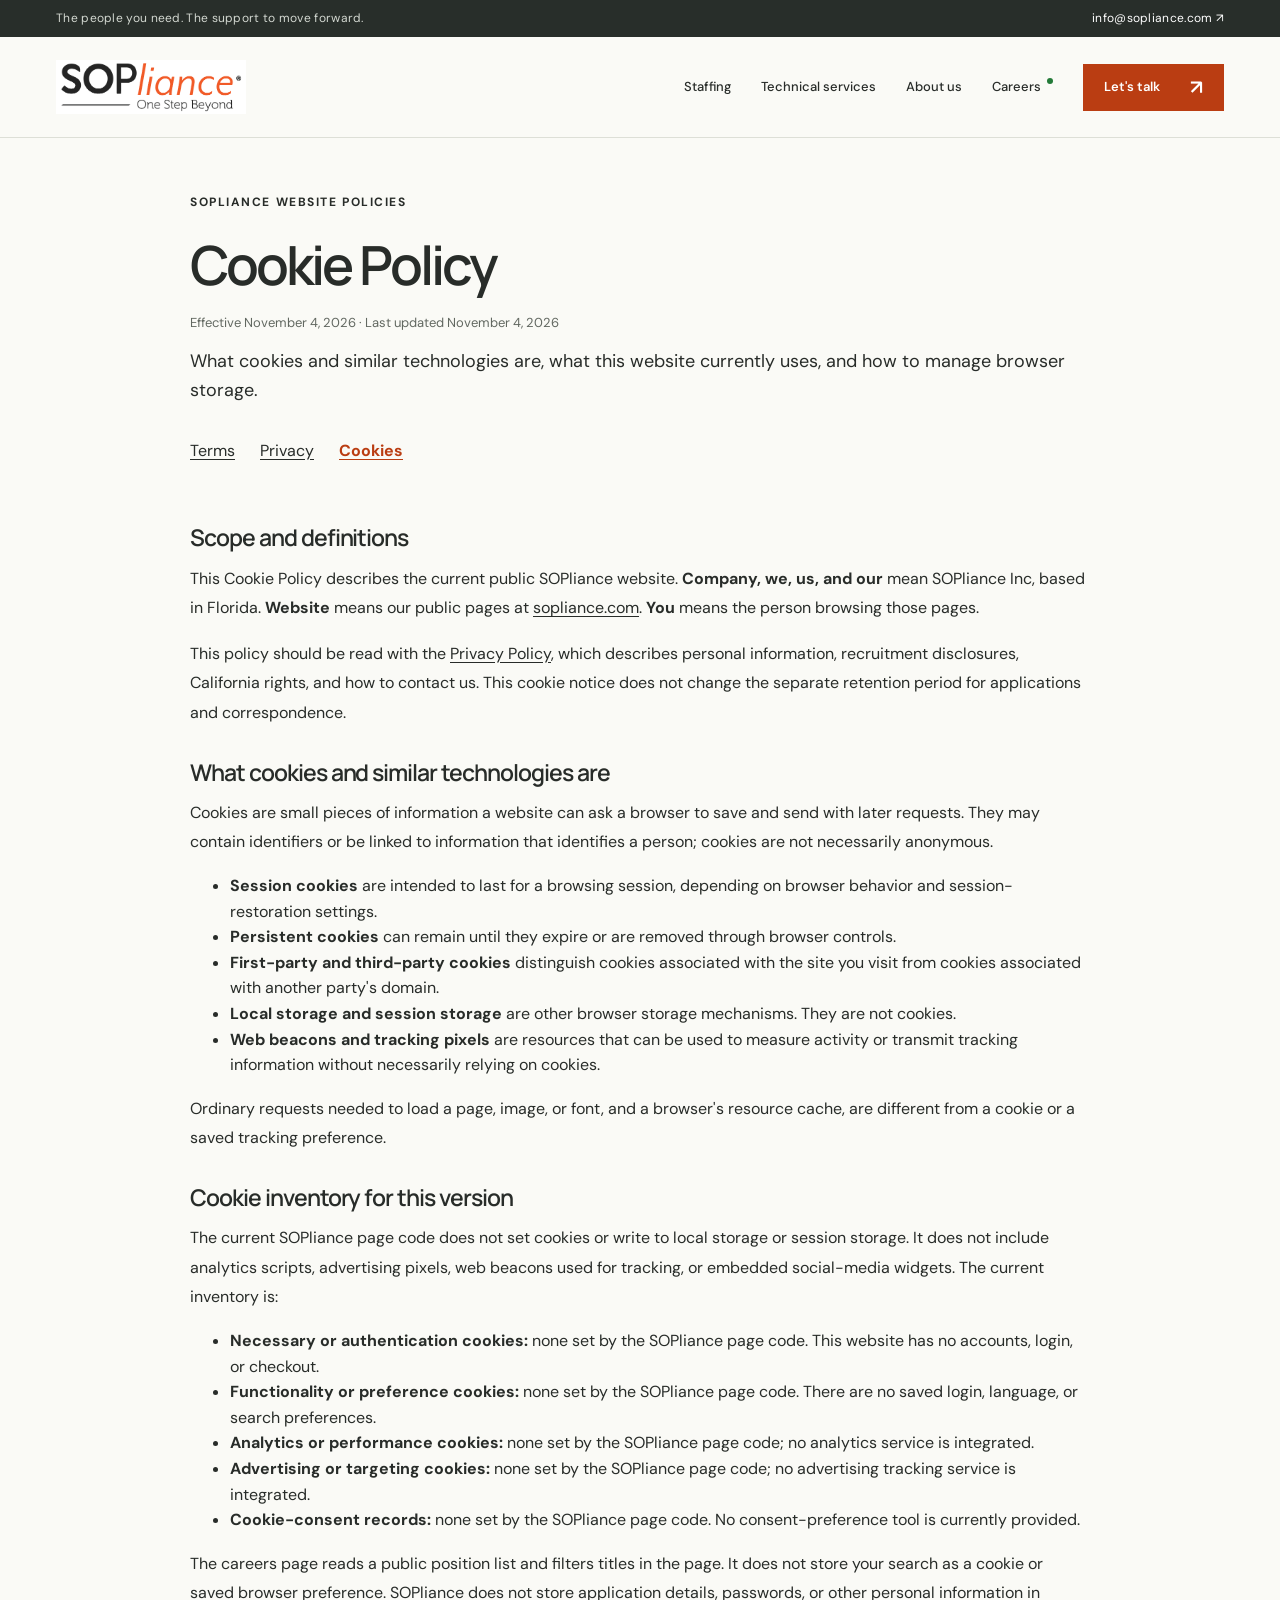
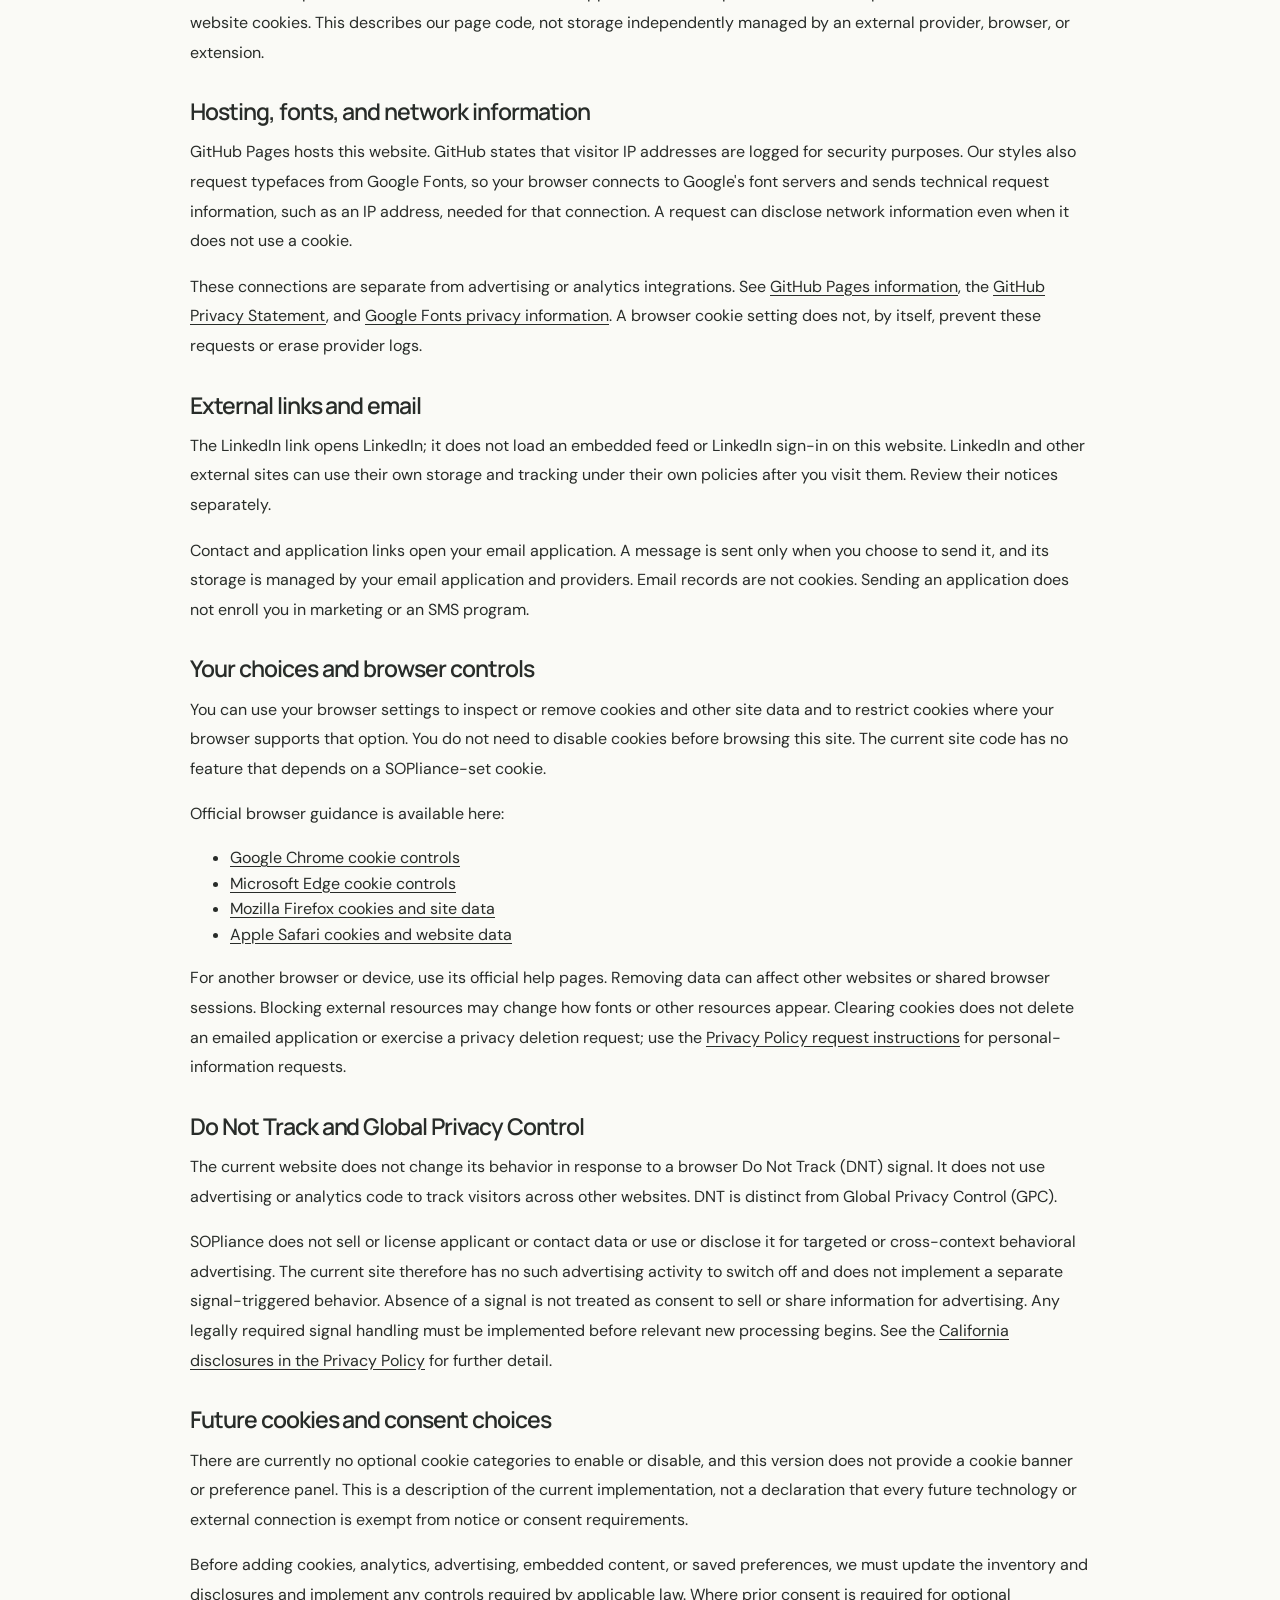
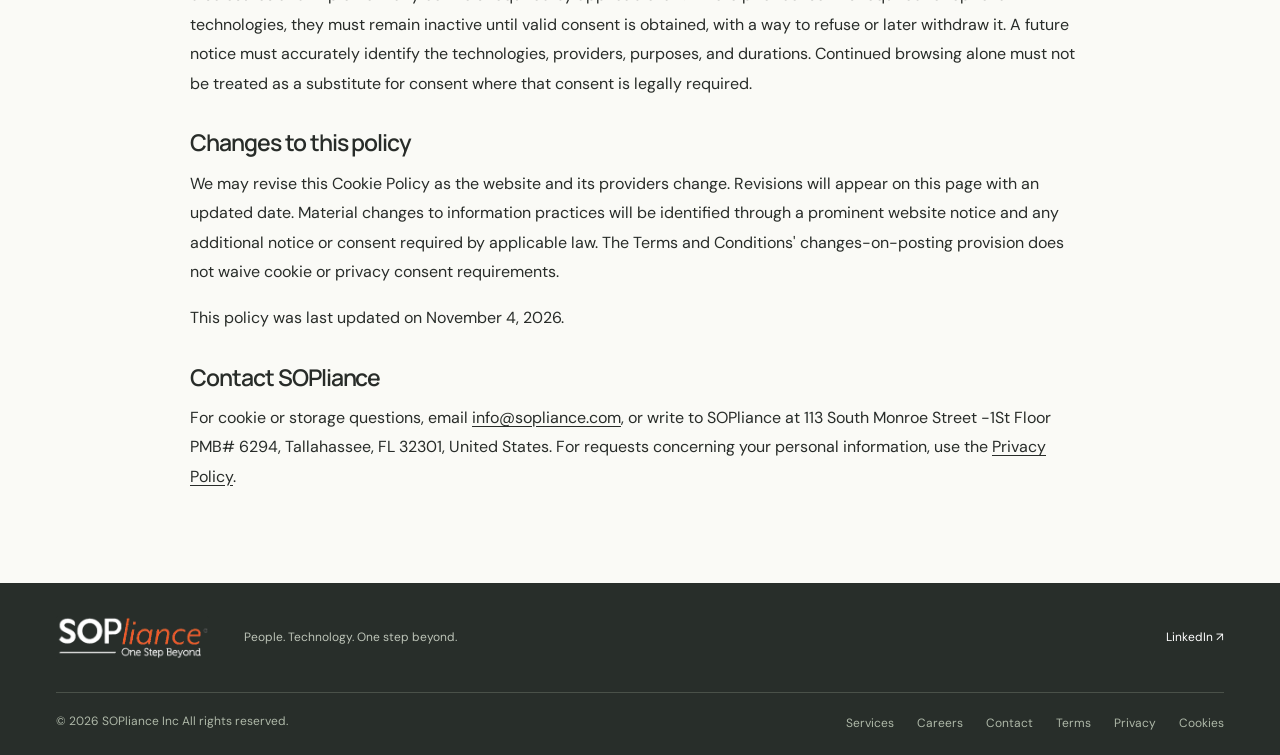
==== commit ea1e48e4: "Approve policies and configure production GitHub Pages domain" ====
--- a/cookies.html
+++ b/cookies.html
@@ -1,3 +1,3 @@
 <!doctype html>
 <html lang="en"><head><meta charset="utf-8"><meta name="viewport" content="width=device-width, initial-scale=1"><meta name="robots" content="noindex, nofollow"><meta name="description" content="SOPliance cookie and browser-storage policy, current technology inventory, external connections, and browser privacy controls."><title>Cookie Policy | SOPliance</title><link rel="stylesheet" href="styles.css"><script src="site.js" defer></script><link rel="icon" type="image/png" href="assets/favicon.png?v=3"></head><body><a class="skip" href="#main">Skip to content</a><div class="topline"><div class="wrap">The people you need. The support to move forward.<a href="mailto:info@sopliance.com">info@sopliance.com ↗</a></div></div><header class="header"><div class="wrap nav"><a class="brand" href="index.html" aria-label="SOPliance home"><img src="assets/logo-header.png" width="214" height="60" alt="SOPliance — One Step Beyond"></a><button class="menu-toggle" aria-expanded="false" aria-controls="navigation">Menu ☰</button><nav id="navigation" aria-label="Main navigation"><a href="index.html#staffing">Staffing</a><a href="index.html#services">Technical services</a><a href="index.html#about">About us</a><a href="joinus.html">Careers <span class="nav-dot" aria-hidden="true"></span></a><a class="button small" href="mailto:info@sopliance.com">Let's talk <span aria-hidden="true">↗</span></a></nav></div></header>
-<main id="main" class="wrap policy"><p class="eyebrow">SOPLIANCE WEBSITE POLICIES</p><h1>Cookie Policy</h1><p class="policy-date">Last updated October 27, 2026</p><p class="policy-intro">What cookies and similar technologies are, what this website currently uses, and how to manage browser storage.</p><nav class="policy-nav" aria-label="Policies"><a href="terms.html">Terms</a><a href="privacy.html">Privacy</a><a href="cookies.html" aria-current="page">Cookies</a></nav><section id="cookies-section-1"><h2>Scope and definitions</h2><p>This Cookie Policy describes the current public SOPliance website, including the replacement-site preview. <strong>Company, we, us, and our</strong> mean SOPliance Inc, based in Florida. <strong>Website</strong> means our public pages at <a href="https://sopliance.com/">sopliance.com</a> and the preview. <strong>You</strong> means the person browsing those pages.</p><p>This policy should be read with the <a href="privacy.html">Privacy Policy</a>, which describes personal information, recruitment disclosures, California rights, and how to contact us. This cookie notice does not change the separate retention period for applications and correspondence.</p></section><section id="cookies-section-2"><h2>What cookies and similar technologies are</h2><p>Cookies are small pieces of information a website can ask a browser to save and send with later requests. They may contain identifiers or be linked to information that identifies a person; cookies are not necessarily anonymous.</p><ul><li><strong>Session cookies</strong> are intended to last for a browsing session, depending on browser behavior and session-restoration settings.</li><li><strong>Persistent cookies</strong> can remain until they expire or are removed through browser controls.</li><li><strong>First-party and third-party cookies</strong> distinguish cookies associated with the site you visit from cookies associated with another party's domain.</li><li><strong>Local storage and session storage</strong> are other browser storage mechanisms. They are not cookies.</li><li><strong>Web beacons and tracking pixels</strong> are resources that can be used to measure activity or transmit tracking information without necessarily relying on cookies.</li></ul><p>Ordinary requests needed to load a page, image, or font, and a browser's resource cache, are different from a cookie or a saved tracking preference.</p></section><section id="cookies-section-3"><h2>Cookie inventory for this version</h2><p>The current SOPliance page code does not set cookies or write to local storage or session storage. It does not include analytics scripts, advertising pixels, web beacons used for tracking, or embedded social-media widgets. The current inventory is:</p><ul><li><strong>Necessary or authentication cookies:</strong> none set by the SOPliance page code. This website has no accounts, login, or checkout.</li><li><strong>Functionality or preference cookies:</strong> none set by the SOPliance page code. There are no saved login, language, or search preferences.</li><li><strong>Analytics or performance cookies:</strong> none set by the SOPliance page code; no analytics service is integrated.</li><li><strong>Advertising or targeting cookies:</strong> none set by the SOPliance page code; no advertising tracking service is integrated.</li><li><strong>Cookie-consent records:</strong> none set by the SOPliance page code. No consent-preference tool is currently provided.</li></ul><p>The careers page reads a public position list and filters titles in the page. It does not store your search as a cookie or saved browser preference. SOPliance does not store application details, passwords, or other personal information in website cookies. This describes our page code, not storage independently managed by an external provider, browser, or extension.</p></section><section id="cookies-section-4"><h2>Hosting, fonts, and network information</h2><p>GitHub Pages hosts the current preview. GitHub states that visitor IP addresses are logged for security purposes. Our styles also request typefaces from Google Fonts, so your browser connects to Google's font servers and sends technical request information, such as an IP address, needed for that connection. A request can disclose network information even when it does not use a cookie.</p><p>These connections are separate from advertising or analytics integrations. See <a href="https://docs.github.com/en/pages/getting-started-with-github-pages/what-is-github-pages">GitHub Pages information</a>, the <a href="https://docs.github.com/en/site-policy/privacy-policies/github-general-privacy-statement">GitHub Privacy Statement</a>, and <a href="https://fonts.googleblog.com/2022/11/your-privacy-and-google-fonts.html">Google Fonts privacy information</a>. A browser cookie setting does not, by itself, prevent these requests or erase provider logs.</p></section><section id="cookies-section-5"><h2>External links and email</h2><p>The LinkedIn link opens LinkedIn; it does not load an embedded feed or LinkedIn sign-in on this website. LinkedIn and other external sites can use their own storage and tracking under their own policies after you visit them. Review their notices separately.</p><p>Contact and application links open your email application. A message is sent only when you choose to send it, and its storage is managed by your email application and providers. Email records are not cookies. Sending an application does not enroll you in marketing or an SMS program.</p></section><section id="cookies-section-6"><h2>Your choices and browser controls</h2><p>You can use your browser settings to inspect or remove cookies and other site data and to restrict cookies where your browser supports that option. You do not need to disable cookies before browsing this site. The current site code has no feature that depends on a SOPliance-set cookie.</p><p>Official browser guidance is available here:</p><ul><li><a href="https://support.google.com/chrome/answer/95647">Google Chrome cookie controls</a></li><li><a href="https://support.microsoft.com/en-us/edge/manage-cookies-in-microsoft-edge-view-allow-block-delete-and-use">Microsoft Edge cookie controls</a></li><li><a href="https://support.mozilla.org/en-US/kb/clear-cookies-and-site-data-firefox">Mozilla Firefox cookies and site data</a></li><li><a href="https://support.apple.com/guide/safari/manage-cookies-and-website-data-sfri11471/mac">Apple Safari cookies and website data</a></li></ul><p>For another browser or device, use its official help pages. Removing data can affect other websites or shared browser sessions. Blocking external resources may change how fonts or other resources appear. Clearing cookies does not delete an emailed application or exercise a privacy deletion request; use the <a href="privacy.html#california-requests">Privacy Policy request instructions</a> for personal-information requests.</p></section><section id="cookies-section-7"><h2>Do Not Track and Global Privacy Control</h2><p>The current website does not change its behavior in response to a browser Do Not Track (DNT) signal. It does not use advertising or analytics code to track visitors across other websites. DNT is distinct from Global Privacy Control (GPC).</p><p>SOPliance does not sell or license applicant or contact data or use or disclose it for targeted or cross-context behavioral advertising. The current site therefore has no such advertising activity to switch off and does not implement a separate signal-triggered behavior. Absence of a signal is not treated as consent to sell or share information for advertising. Any legally required signal handling must be implemented before relevant new processing begins. See the <a href="privacy.html#caloppa">California disclosures in the Privacy Policy</a> for further detail.</p></section><section id="cookies-section-8"><h2>Future cookies and consent choices</h2><p>There are currently no optional cookie categories to enable or disable, and this version does not provide a cookie banner or preference panel. This is a description of the current implementation, not a declaration that every future technology or external connection is exempt from notice or consent requirements.</p><p>Before adding cookies, analytics, advertising, embedded content, or saved preferences, we must update the inventory and disclosures and implement any controls required by applicable law. Where prior consent is required for optional technologies, they must remain inactive until valid consent is obtained, with a way to refuse or later withdraw it. A future notice must accurately identify the technologies, providers, purposes, and durations. Continued browsing alone must not be treated as a substitute for consent where that consent is legally required.</p></section><section id="cookies-section-9"><h2>Changes to this policy</h2><p>We may revise this Cookie Policy as the website and its providers change. Revisions will appear on this page with an updated date. Material changes to information practices will be identified through a prominent website notice and any additional notice or consent required by applicable law. The Terms and Conditions' changes-on-posting provision does not waive cookie or privacy consent requirements.</p><p>This policy was last updated on October 27, 2026.</p></section><section id="cookies-section-10"><h2>Contact SOPliance</h2><p>For cookie or storage questions, email <a href="mailto:info@sopliance.com?subject=Cookie%20policy%20question">info@sopliance.com</a>, or write to SOPliance at 113 South Monroe Street -1St Floor PMB# 6294, Tallahassee, FL 32301, United States. For requests concerning your personal information, use the <a href="privacy.html">Privacy Policy</a>.</p></section></main><footer><div class="wrap footer-top"><a class="brand" href="index.html"><img src="assets/logo.webp" width="171" height="48" alt="SOPliance — One Step Beyond"></a><p>People. Technology. One step beyond.</p><a href="https://www.linkedin.com/company/sopliance-inc" target="_blank" rel="noopener noreferrer">LinkedIn ↗</a></div><div class="wrap footer-bottom"><span>© <span data-year>2026</span> SOPliance Inc All rights reserved.</span><div><a href="index.html#services">Services</a><a href="joinus.html">Careers</a><a href="mailto:info@sopliance.com">Contact</a><a href="terms.html">Terms</a><a href="privacy.html">Privacy</a><a href="cookies.html">Cookies</a></div></div></footer></body></html>
+<main id="main" class="wrap policy"><p class="eyebrow">SOPLIANCE WEBSITE POLICIES</p><h1>Cookie Policy</h1><p class="policy-date">Effective November 4, 2026 · Last updated November 4, 2026</p><p class="policy-intro">What cookies and similar technologies are, what this website currently uses, and how to manage browser storage.</p><nav class="policy-nav" aria-label="Policies"><a href="terms.html">Terms</a><a href="privacy.html">Privacy</a><a href="cookies.html" aria-current="page">Cookies</a></nav><section id="cookies-section-1"><h2>Scope and definitions</h2><p>This Cookie Policy describes the current public SOPliance website. <strong>Company, we, us, and our</strong> mean SOPliance Inc, based in Florida. <strong>Website</strong> means our public pages at <a href="https://sopliance.com/">sopliance.com</a>. <strong>You</strong> means the person browsing those pages.</p><p>This policy should be read with the <a href="privacy.html">Privacy Policy</a>, which describes personal information, recruitment disclosures, California rights, and how to contact us. This cookie notice does not change the separate retention period for applications and correspondence.</p></section><section id="cookies-section-2"><h2>What cookies and similar technologies are</h2><p>Cookies are small pieces of information a website can ask a browser to save and send with later requests. They may contain identifiers or be linked to information that identifies a person; cookies are not necessarily anonymous.</p><ul><li><strong>Session cookies</strong> are intended to last for a browsing session, depending on browser behavior and session-restoration settings.</li><li><strong>Persistent cookies</strong> can remain until they expire or are removed through browser controls.</li><li><strong>First-party and third-party cookies</strong> distinguish cookies associated with the site you visit from cookies associated with another party's domain.</li><li><strong>Local storage and session storage</strong> are other browser storage mechanisms. They are not cookies.</li><li><strong>Web beacons and tracking pixels</strong> are resources that can be used to measure activity or transmit tracking information without necessarily relying on cookies.</li></ul><p>Ordinary requests needed to load a page, image, or font, and a browser's resource cache, are different from a cookie or a saved tracking preference.</p></section><section id="cookies-section-3"><h2>Cookie inventory for this version</h2><p>The current SOPliance page code does not set cookies or write to local storage or session storage. It does not include analytics scripts, advertising pixels, web beacons used for tracking, or embedded social-media widgets. The current inventory is:</p><ul><li><strong>Necessary or authentication cookies:</strong> none set by the SOPliance page code. This website has no accounts, login, or checkout.</li><li><strong>Functionality or preference cookies:</strong> none set by the SOPliance page code. There are no saved login, language, or search preferences.</li><li><strong>Analytics or performance cookies:</strong> none set by the SOPliance page code; no analytics service is integrated.</li><li><strong>Advertising or targeting cookies:</strong> none set by the SOPliance page code; no advertising tracking service is integrated.</li><li><strong>Cookie-consent records:</strong> none set by the SOPliance page code. No consent-preference tool is currently provided.</li></ul><p>The careers page reads a public position list and filters titles in the page. It does not store your search as a cookie or saved browser preference. SOPliance does not store application details, passwords, or other personal information in website cookies. This describes our page code, not storage independently managed by an external provider, browser, or extension.</p></section><section id="cookies-section-4"><h2>Hosting, fonts, and network information</h2><p>GitHub Pages hosts this website. GitHub states that visitor IP addresses are logged for security purposes. Our styles also request typefaces from Google Fonts, so your browser connects to Google's font servers and sends technical request information, such as an IP address, needed for that connection. A request can disclose network information even when it does not use a cookie.</p><p>These connections are separate from advertising or analytics integrations. See <a href="https://docs.github.com/en/pages/getting-started-with-github-pages/what-is-github-pages">GitHub Pages information</a>, the <a href="https://docs.github.com/en/site-policy/privacy-policies/github-general-privacy-statement">GitHub Privacy Statement</a>, and <a href="https://fonts.googleblog.com/2022/11/your-privacy-and-google-fonts.html">Google Fonts privacy information</a>. A browser cookie setting does not, by itself, prevent these requests or erase provider logs.</p></section><section id="cookies-section-5"><h2>External links and email</h2><p>The LinkedIn link opens LinkedIn; it does not load an embedded feed or LinkedIn sign-in on this website. LinkedIn and other external sites can use their own storage and tracking under their own policies after you visit them. Review their notices separately.</p><p>Contact and application links open your email application. A message is sent only when you choose to send it, and its storage is managed by your email application and providers. Email records are not cookies. Sending an application does not enroll you in marketing or an SMS program.</p></section><section id="cookies-section-6"><h2>Your choices and browser controls</h2><p>You can use your browser settings to inspect or remove cookies and other site data and to restrict cookies where your browser supports that option. You do not need to disable cookies before browsing this site. The current site code has no feature that depends on a SOPliance-set cookie.</p><p>Official browser guidance is available here:</p><ul><li><a href="https://support.google.com/chrome/answer/95647">Google Chrome cookie controls</a></li><li><a href="https://support.microsoft.com/en-us/edge/manage-cookies-in-microsoft-edge-view-allow-block-delete-and-use">Microsoft Edge cookie controls</a></li><li><a href="https://support.mozilla.org/en-US/kb/clear-cookies-and-site-data-firefox">Mozilla Firefox cookies and site data</a></li><li><a href="https://support.apple.com/guide/safari/manage-cookies-and-website-data-sfri11471/mac">Apple Safari cookies and website data</a></li></ul><p>For another browser or device, use its official help pages. Removing data can affect other websites or shared browser sessions. Blocking external resources may change how fonts or other resources appear. Clearing cookies does not delete an emailed application or exercise a privacy deletion request; use the <a href="privacy.html#california-requests">Privacy Policy request instructions</a> for personal-information requests.</p></section><section id="cookies-section-7"><h2>Do Not Track and Global Privacy Control</h2><p>The current website does not change its behavior in response to a browser Do Not Track (DNT) signal. It does not use advertising or analytics code to track visitors across other websites. DNT is distinct from Global Privacy Control (GPC).</p><p>SOPliance does not sell or license applicant or contact data or use or disclose it for targeted or cross-context behavioral advertising. The current site therefore has no such advertising activity to switch off and does not implement a separate signal-triggered behavior. Absence of a signal is not treated as consent to sell or share information for advertising. Any legally required signal handling must be implemented before relevant new processing begins. See the <a href="privacy.html#caloppa">California disclosures in the Privacy Policy</a> for further detail.</p></section><section id="cookies-section-8"><h2>Future cookies and consent choices</h2><p>There are currently no optional cookie categories to enable or disable, and this version does not provide a cookie banner or preference panel. This is a description of the current implementation, not a declaration that every future technology or external connection is exempt from notice or consent requirements.</p><p>Before adding cookies, analytics, advertising, embedded content, or saved preferences, we must update the inventory and disclosures and implement any controls required by applicable law. Where prior consent is required for optional technologies, they must remain inactive until valid consent is obtained, with a way to refuse or later withdraw it. A future notice must accurately identify the technologies, providers, purposes, and durations. Continued browsing alone must not be treated as a substitute for consent where that consent is legally required.</p></section><section id="cookies-section-9"><h2>Changes to this policy</h2><p>We may revise this Cookie Policy as the website and its providers change. Revisions will appear on this page with an updated date. Material changes to information practices will be identified through a prominent website notice and any additional notice or consent required by applicable law. The Terms and Conditions' changes-on-posting provision does not waive cookie or privacy consent requirements.</p><p>This policy was last updated on November 4, 2026.</p></section><section id="cookies-section-10"><h2>Contact SOPliance</h2><p>For cookie or storage questions, email <a href="mailto:info@sopliance.com?subject=Cookie%20policy%20question">info@sopliance.com</a>, or write to SOPliance at 113 South Monroe Street -1St Floor PMB# 6294, Tallahassee, FL 32301, United States. For requests concerning your personal information, use the <a href="privacy.html">Privacy Policy</a>.</p></section></main><footer><div class="wrap footer-top"><a class="brand" href="index.html"><img src="assets/logo.webp" width="171" height="48" alt="SOPliance — One Step Beyond"></a><p>People. Technology. One step beyond.</p><a href="https://www.linkedin.com/company/sopliance-inc" target="_blank" rel="noopener noreferrer">LinkedIn ↗</a></div><div class="wrap footer-bottom"><span>© <span data-year>2026</span> SOPliance Inc All rights reserved.</span><div><a href="index.html#services">Services</a><a href="joinus.html">Careers</a><a href="mailto:info@sopliance.com">Contact</a><a href="terms.html">Terms</a><a href="privacy.html">Privacy</a><a href="cookies.html">Cookies</a></div></div></footer></body></html>
